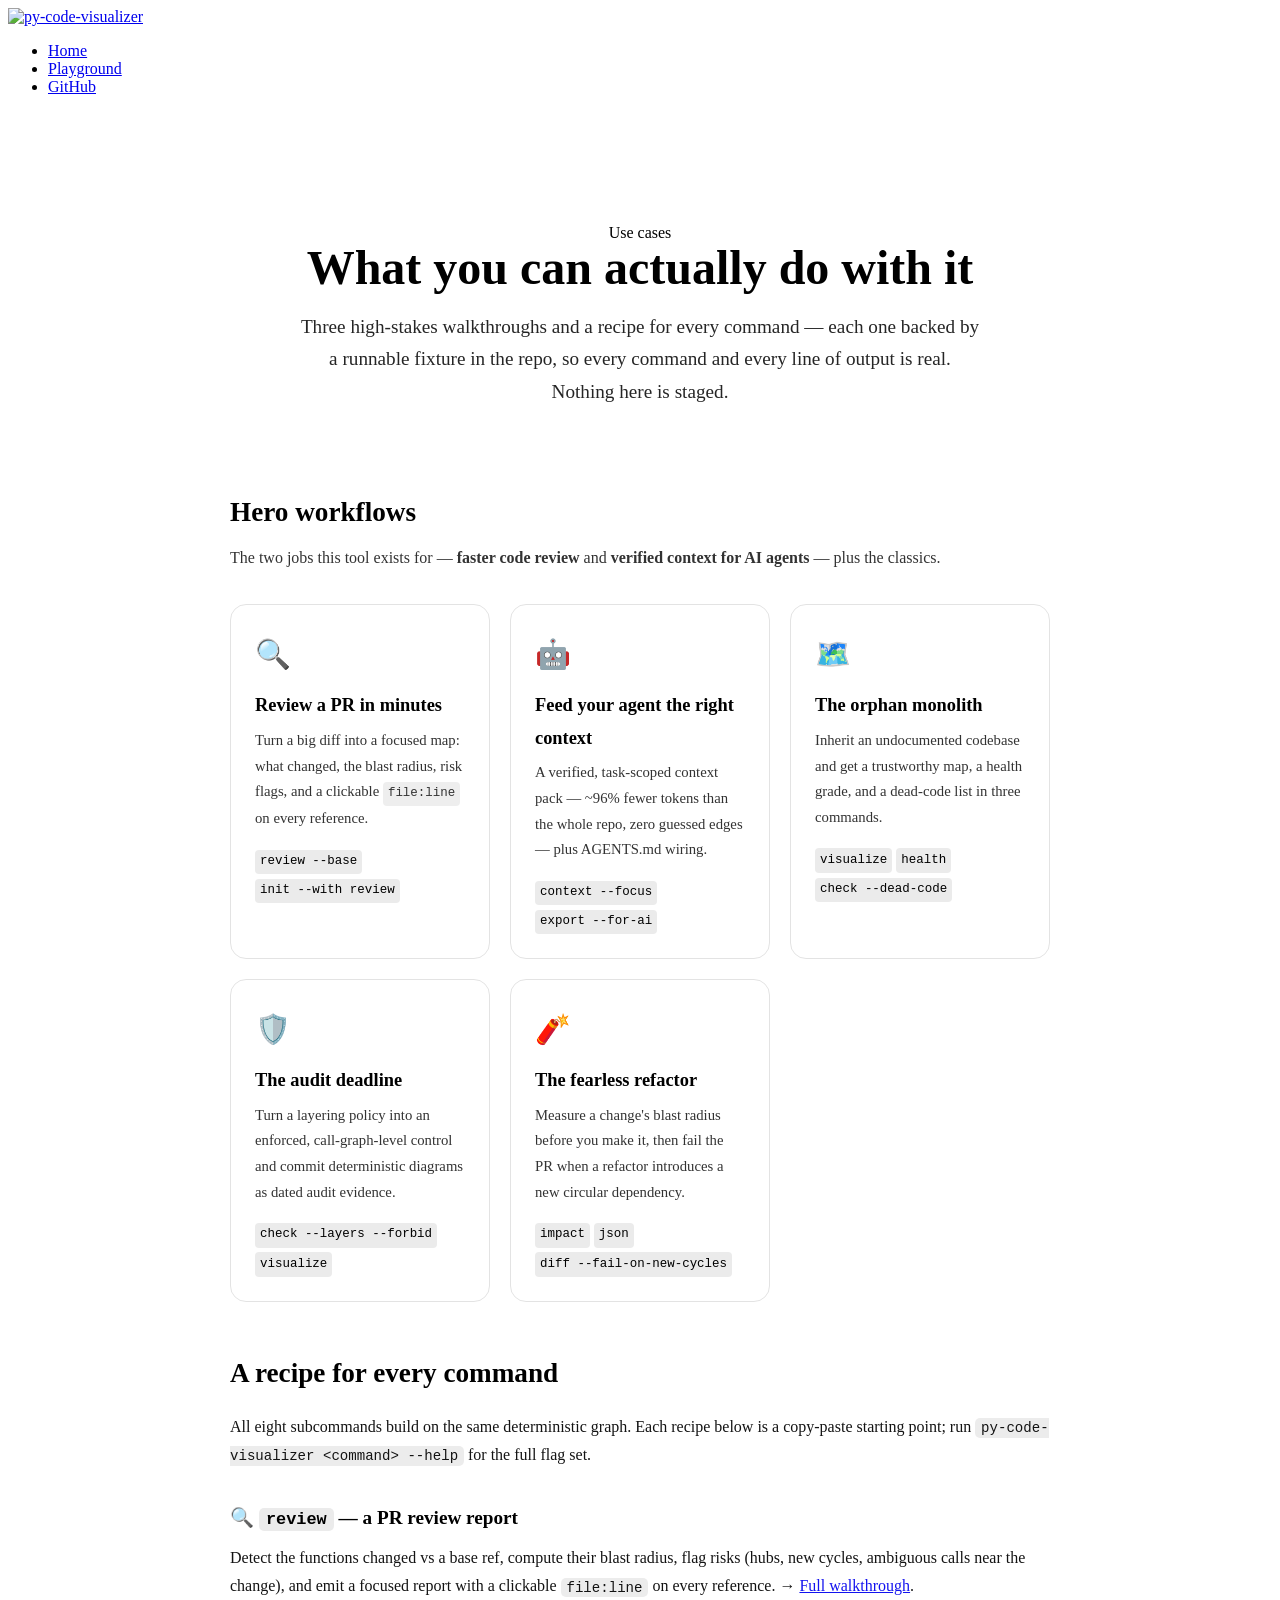
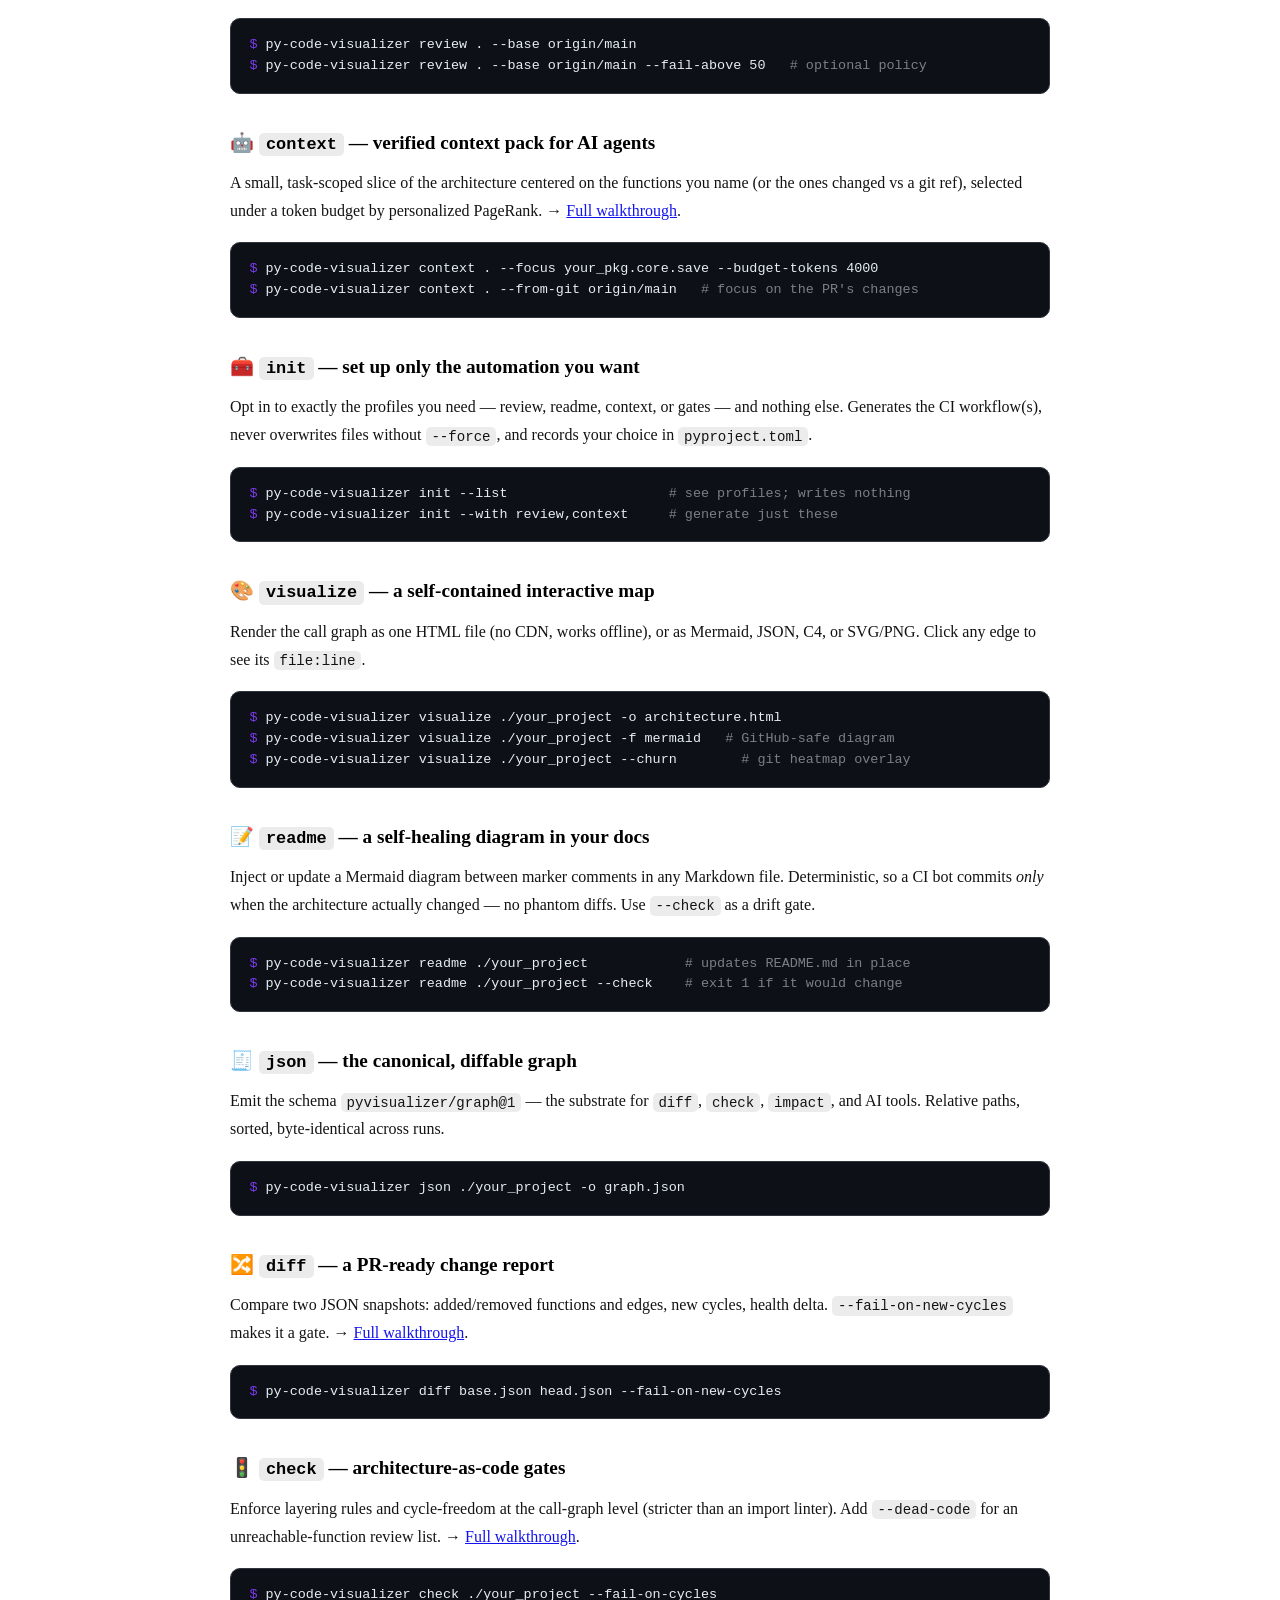
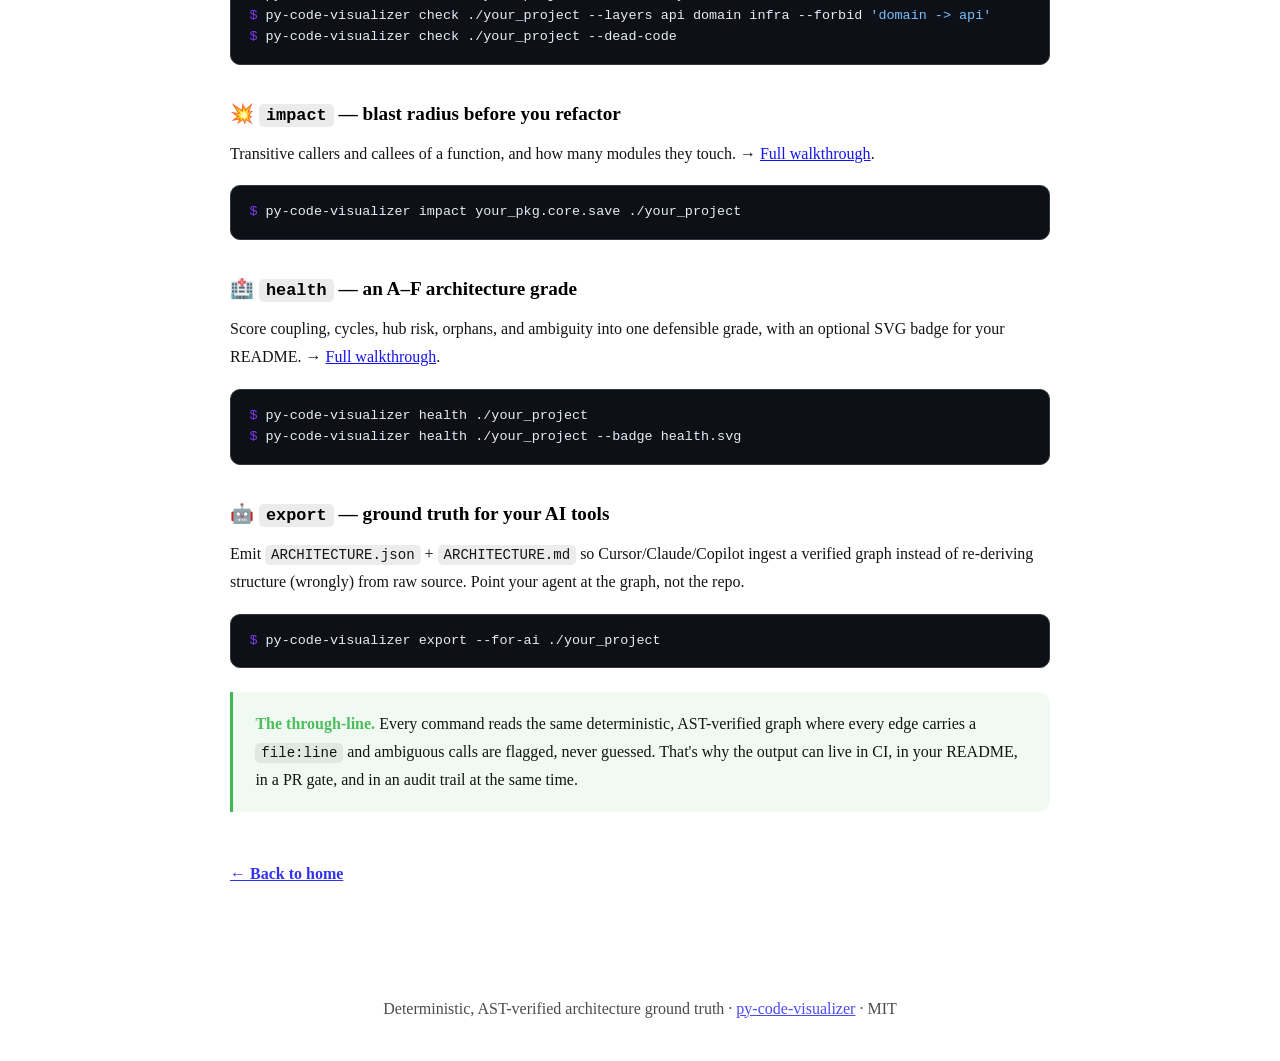
==== docs/use-cases/index.html @ 30868a1e "feat: review + context commands, opt-in init, and the adoption layer (v2.2) Refocus the product on i" ====
<!DOCTYPE html>
<html lang="en" data-theme="dark">
<head>
    <meta charset="UTF-8">
    <meta name="viewport" content="width=device-width, initial-scale=1.0">
    <title>Use cases — py-code-visualizer (real commands, real output)</title>
    <meta name="description"
        content="End-to-end use cases for py-code-visualizer: map an undocumented monolith, produce SOC 2 architecture evidence, gate a risky refactor, plus a recipe for every subcommand — each backed by a runnable fixture.">
    <link rel="canonical" href="https://haider1998.github.io/pyvisualizer/use-cases/">
    <link rel="stylesheet" href="../style.css">
    <link rel="stylesheet" href="_uc.css">
    <script type="application/ld+json">
    {
      "@context": "https://schema.org",
      "@type": "ItemList",
      "name": "py-code-visualizer use cases",
      "description": "End-to-end, fixture-backed workflows for deterministic Python architecture analysis.",
      "itemListElement": [
        { "@type": "ListItem", "position": 1, "name": "Review a large-repo PR in minutes", "url": "https://haider1998.github.io/pyvisualizer/use-cases/review-a-pr.html" },
        { "@type": "ListItem", "position": 2, "name": "Feed your AI agent verified context", "url": "https://haider1998.github.io/pyvisualizer/use-cases/agent-context.html" },
        { "@type": "ListItem", "position": 3, "name": "Map an undocumented Python monolith", "url": "https://haider1998.github.io/pyvisualizer/use-cases/orphan-monolith.html" },
        { "@type": "ListItem", "position": 4, "name": "Architecture evidence for a SOC 2 audit", "url": "https://haider1998.github.io/pyvisualizer/use-cases/soc2-audit.html" },
        { "@type": "ListItem", "position": 5, "name": "Blast radius of a Python refactor", "url": "https://haider1998.github.io/pyvisualizer/use-cases/fearless-refactor.html" }
      ]
    }
    </script>
</head>
<body>
    <nav class="nav" id="nav">
        <div class="nav-container">
            <a href="../index.html" class="nav-logo">
                <img src="../images/PyVizualizer_Logo.png" alt="py-code-visualizer" class="logo-img">
            </a>
            <ul class="nav-menu">
                <li><a href="../index.html" class="nav-link">Home</a></li>
                <li><a href="../playground.html" class="nav-link">Playground</a></li>
                <li><a href="https://github.com/haider1998/PyVisualizer" class="nav-github">GitHub</a></li>
            </ul>
        </div>
    </nav>

    <header class="uc-hero">
        <div class="container">
            <span class="section-badge">Use cases</span>
            <h1>What you can actually do with it</h1>
            <p class="lead">Three high-stakes walkthroughs and a recipe for every command — each one
                backed by a runnable fixture in the repo, so every command and every line of output is
                real. Nothing here is staged.</p>
        </div>
    </header>

    <main class="uc-body container">
        <h2 style="margin-top:1rem">Hero workflows</h2>
        <p style="opacity:.8;margin-top:-.5rem">The two jobs this tool exists for — <strong>faster code
            review</strong> and <strong>verified context for AI agents</strong> — plus the classics.</p>
        <div class="uc-cards">
            <a class="uc-card" href="review-a-pr.html">
                <div class="uc-card-icon">🔍</div>
                <h3>Review a PR in minutes</h3>
                <p>Turn a big diff into a focused map: what changed, the blast radius, risk flags, and a
                    clickable <code>file:line</code> on every reference.</p>
                <div class="uc-card-cmds"><code>review --base</code> <code>init --with review</code></div>
            </a>
            <a class="uc-card" href="agent-context.html">
                <div class="uc-card-icon">🤖</div>
                <h3>Feed your agent the right context</h3>
                <p>A verified, task-scoped context pack — ~96% fewer tokens than the whole repo, zero
                    guessed edges — plus AGENTS.md wiring.</p>
                <div class="uc-card-cmds"><code>context --focus</code> <code>export --for-ai</code></div>
            </a>
            <a class="uc-card" href="orphan-monolith.html">
                <div class="uc-card-icon">🗺️</div>
                <h3>The orphan monolith</h3>
                <p>Inherit an undocumented codebase and get a trustworthy map, a health grade, and a
                    dead-code list in three commands.</p>
                <div class="uc-card-cmds"><code>visualize</code> <code>health</code> <code>check --dead-code</code></div>
            </a>
            <a class="uc-card" href="soc2-audit.html">
                <div class="uc-card-icon">🛡️</div>
                <h3>The audit deadline</h3>
                <p>Turn a layering policy into an enforced, call-graph-level control and commit
                    deterministic diagrams as dated audit evidence.</p>
                <div class="uc-card-cmds"><code>check --layers --forbid</code> <code>visualize</code></div>
            </a>
            <a class="uc-card" href="fearless-refactor.html">
                <div class="uc-card-icon">🧨</div>
                <h3>The fearless refactor</h3>
                <p>Measure a change's blast radius before you make it, then fail the PR when a refactor
                    introduces a new circular dependency.</p>
                <div class="uc-card-cmds"><code>impact</code> <code>json</code> <code>diff --fail-on-new-cycles</code></div>
            </a>
        </div>

        <h2>A recipe for every command</h2>
        <p>All eight subcommands build on the same deterministic graph. Each recipe below is a
            copy-paste starting point; run <code>py-code-visualizer &lt;command&gt; --help</code> for
            the full flag set.</p>

        <h3>🔍 <code>review</code> — a PR review report</h3>
        <p>Detect the functions changed vs a base ref, compute their blast radius, flag risks (hubs,
            new cycles, ambiguous calls near the change), and emit a focused report with a clickable
            <code>file:line</code> on every reference. → <a href="review-a-pr.html">Full walkthrough</a>.</p>
        <div class="uc-cmd"><span class="p">$</span> py-code-visualizer review . --base origin/main
<span class="p">$</span> py-code-visualizer review . --base origin/main --fail-above 50   <span style="opacity:.5"># optional policy</span></div>

        <h3>🤖 <code>context</code> — verified context pack for AI agents</h3>
        <p>A small, task-scoped slice of the architecture centered on the functions you name (or the
            ones changed vs a git ref), selected under a token budget by personalized PageRank. →
            <a href="agent-context.html">Full walkthrough</a>.</p>
        <div class="uc-cmd"><span class="p">$</span> py-code-visualizer context . --focus your_pkg.core.save --budget-tokens 4000
<span class="p">$</span> py-code-visualizer context . --from-git origin/main   <span style="opacity:.5"># focus on the PR's changes</span></div>

        <h3>🧰 <code>init</code> — set up only the automation you want</h3>
        <p>Opt in to exactly the profiles you need — review, readme, context, or gates — and nothing
            else. Generates the CI workflow(s), never overwrites files without <code>--force</code>,
            and records your choice in <code>pyproject.toml</code>.</p>
        <div class="uc-cmd"><span class="p">$</span> py-code-visualizer init --list                    <span style="opacity:.5"># see profiles; writes nothing</span>
<span class="p">$</span> py-code-visualizer init --with review,context     <span style="opacity:.5"># generate just these</span></div>

        <h3>🎨 <code>visualize</code> — a self-contained interactive map</h3>
        <p>Render the call graph as one HTML file (no CDN, works offline), or as Mermaid, JSON, C4, or
            SVG/PNG. Click any edge to see its <code>file:line</code>.</p>
        <div class="uc-cmd"><span class="p">$</span> py-code-visualizer visualize ./your_project -o architecture.html
<span class="p">$</span> py-code-visualizer visualize ./your_project -f mermaid   <span style="opacity:.5"># GitHub-safe diagram</span>
<span class="p">$</span> py-code-visualizer visualize ./your_project --churn        <span style="opacity:.5"># git heatmap overlay</span></div>

        <h3>📝 <code>readme</code> — a self-healing diagram in your docs</h3>
        <p>Inject or update a Mermaid diagram between marker comments in any Markdown file. Deterministic,
            so a CI bot commits <em>only</em> when the architecture actually changed — no phantom diffs.
            Use <code>--check</code> as a drift gate.</p>
        <div class="uc-cmd"><span class="p">$</span> py-code-visualizer readme ./your_project            <span style="opacity:.5"># updates README.md in place</span>
<span class="p">$</span> py-code-visualizer readme ./your_project --check    <span style="opacity:.5"># exit 1 if it would change</span></div>

        <h3>🧾 <code>json</code> — the canonical, diffable graph</h3>
        <p>Emit the schema <code>pyvisualizer/graph@1</code> — the substrate for <code>diff</code>,
            <code>check</code>, <code>impact</code>, and AI tools. Relative paths, sorted, byte-identical
            across runs.</p>
        <div class="uc-cmd"><span class="p">$</span> py-code-visualizer json ./your_project -o graph.json</div>

        <h3>🔀 <code>diff</code> — a PR-ready change report</h3>
        <p>Compare two JSON snapshots: added/removed functions and edges, new cycles, health delta.
            <code>--fail-on-new-cycles</code> makes it a gate. → <a href="fearless-refactor.html">Full
            walkthrough</a>.</p>
        <div class="uc-cmd"><span class="p">$</span> py-code-visualizer diff base.json head.json --fail-on-new-cycles</div>

        <h3>🚦 <code>check</code> — architecture-as-code gates</h3>
        <p>Enforce layering rules and cycle-freedom at the call-graph level (stricter than an import
            linter). Add <code>--dead-code</code> for an unreachable-function review list. →
            <a href="soc2-audit.html">Full walkthrough</a>.</p>
        <div class="uc-cmd"><span class="p">$</span> py-code-visualizer check ./your_project --fail-on-cycles
<span class="p">$</span> py-code-visualizer check ./your_project --layers api domain infra --forbid <span style="color:#79c0ff">'domain -> api'</span>
<span class="p">$</span> py-code-visualizer check ./your_project --dead-code</div>

        <h3>💥 <code>impact</code> — blast radius before you refactor</h3>
        <p>Transitive callers and callees of a function, and how many modules they touch. →
            <a href="fearless-refactor.html">Full walkthrough</a>.</p>
        <div class="uc-cmd"><span class="p">$</span> py-code-visualizer impact your_pkg.core.save ./your_project</div>

        <h3>🏥 <code>health</code> — an A–F architecture grade</h3>
        <p>Score coupling, cycles, hub risk, orphans, and ambiguity into one defensible grade, with an
            optional SVG badge for your README. → <a href="orphan-monolith.html">Full walkthrough</a>.</p>
        <div class="uc-cmd"><span class="p">$</span> py-code-visualizer health ./your_project
<span class="p">$</span> py-code-visualizer health ./your_project --badge health.svg</div>

        <h3>🤖 <code>export</code> — ground truth for your AI tools</h3>
        <p>Emit <code>ARCHITECTURE.json</code> + <code>ARCHITECTURE.md</code> so Cursor/Claude/Copilot
            ingest a verified graph instead of re-deriving structure (wrongly) from raw source. Point
            your agent at the graph, not the repo.</p>
        <div class="uc-cmd"><span class="p">$</span> py-code-visualizer export --for-ai ./your_project</div>

        <div class="uc-benefit">
            <p style="margin:0"><strong>The through-line.</strong> Every command reads the same
                deterministic, AST-verified graph where every edge carries a <code>file:line</code> and
                ambiguous calls are flagged, never guessed. That's why the output can live in CI, in your
                README, in a PR gate, and in an audit trail at the same time.</p>
        </div>

        <a href="../index.html" class="uc-nav-back">← Back to home</a>
    </main>

    <footer class="footer">
        <div class="container">
            <p style="text-align:center;opacity:.7;padding:2rem 0">
                Deterministic, AST-verified architecture ground truth ·
                <a href="https://github.com/haider1998/PyVisualizer">py-code-visualizer</a> · MIT
            </p>
        </div>
    </footer>
    <script src="../script.js"></script>
</body>
</html>
---- docs/use-cases/_uc.css ----
/* Shared styling for the use-case walkthrough pages.
   Layered on top of ../style.css (which provides tokens, nav, footer, buttons). */

.uc-hero {
    padding: 7rem 0 3rem;
    text-align: center;
}
.uc-hero .section-badge { margin-bottom: 1rem; }
.uc-hero h1 {
    font-size: clamp(2rem, 5vw, 3rem);
    line-height: 1.1;
    margin: 0 0 1rem;
}
.uc-hero p.lead {
    max-width: 680px;
    margin: 0 auto;
    font-size: 1.2rem;
    line-height: 1.7;
    opacity: .85;
}
.uc-meta {
    display: flex;
    flex-wrap: wrap;
    gap: .6rem;
    justify-content: center;
    margin: 1.75rem 0 0;
}
.uc-tag {
    font-family: 'JetBrains Mono', monospace;
    font-size: .8rem;
    padding: .35rem .7rem;
    border-radius: 999px;
    border: 1px solid rgba(128,128,128,.28);
    background: rgba(124,58,237,.06);
}
.uc-body {
    max-width: 820px;
    margin: 0 auto;
    padding: 1rem 0 4rem;
    line-height: 1.75;
}
.uc-body h2 {
    font-size: 1.7rem;
    margin: 3rem 0 1rem;
    scroll-margin-top: 90px;
}
.uc-body h3 { font-size: 1.2rem; margin: 2rem 0 .6rem; }
.uc-body p { margin: 0 0 1.1rem; opacity: .92; }
.uc-body ul, .uc-body ol { margin: 0 0 1.2rem 1.3rem; line-height: 1.9; }
.uc-body code {
    font-family: 'JetBrains Mono', monospace;
    font-size: .88em;
    padding: .12em .42em;
    border-radius: 5px;
    background: rgba(128,128,128,.16);
}

.uc-step {
    border: 1px solid rgba(128,128,128,.2);
    border-radius: 14px;
    padding: 1.4rem 1.6rem;
    margin: 1.5rem 0;
    background: rgba(128,128,128,.04);
}
.uc-step .step-num {
    display: inline-flex;
    align-items: center;
    justify-content: center;
    width: 1.9rem; height: 1.9rem;
    border-radius: 50%;
    background: var(--primary, #7c3aed);
    color: #fff; font-weight: 700; font-size: .95rem;
    margin-right: .6rem;
}
.uc-step h3 { display: inline; margin: 0; font-size: 1.15rem; }

.uc-cmd, .uc-out {
    font-family: 'JetBrains Mono', monospace;
    font-size: .84rem;
    line-height: 1.55;
    border-radius: 10px;
    padding: 1rem 1.15rem;
    overflow-x: auto;
    margin: 1rem 0;
    white-space: pre;
}
.uc-cmd {
    background: #0d1117;
    color: #e6edf3;
    border: 1px solid #30363d;
}
.uc-cmd .p { color: #7c3aed; }
.uc-out {
    background: rgba(128,128,128,.08);
    border: 1px solid rgba(128,128,128,.22);
    color: inherit;
}
.uc-out .ok { color: #3fb950; font-weight: 600; }
.uc-out .bad { color: #f85149; font-weight: 600; }
.uc-out .warn { color: #d29922; font-weight: 600; }
.uc-label {
    font-size: .72rem;
    text-transform: uppercase;
    letter-spacing: .08em;
    opacity: .6;
    margin: 1.3rem 0 -.3rem;
    font-weight: 700;
}
.uc-benefit {
    border-left: 3px solid #3fb950;
    background: rgba(63,185,80,.07);
    padding: 1.1rem 1.4rem;
    border-radius: 0 12px 12px 0;
    margin: 1.5rem 0;
}
.uc-benefit strong { color: #3fb950; }
.uc-note {
    font-size: .85rem;
    opacity: .7;
    border-top: 1px dashed rgba(128,128,128,.3);
    padding-top: 1rem;
    margin-top: 2.5rem;
}
.uc-nav-back {
    display: inline-block;
    margin: 1.5rem 0 0;
    font-weight: 600;
    opacity: .8;
}
.uc-cards {
    display: grid;
    grid-template-columns: repeat(auto-fit, minmax(260px, 1fr));
    gap: 1.25rem;
    margin: 2rem 0;
}
.uc-card {
    border: 1px solid rgba(128,128,128,.22);
    border-radius: 16px;
    padding: 1.5rem;
    text-decoration: none;
    color: inherit;
    display: block;
    transition: transform .15s ease, border-color .15s ease;
}
.uc-card:hover { transform: translateY(-3px); border-color: var(--primary, #7c3aed); }
.uc-card .uc-card-icon { font-size: 1.8rem; }
.uc-card h3 { margin: .6rem 0 .4rem; font-size: 1.15rem; }
.uc-card p { font-size: .92rem; opacity: .8; margin: 0; }
.uc-card .uc-card-cmds { margin-top: .8rem; }
.uc-card code {
    display: inline-block;
    font-family: 'JetBrains Mono', monospace;
    font-size: .78rem;
    padding: .1em .4em;
    border-radius: 4px;
    background: rgba(128,128,128,.16);
}
.uc-proof-grid {
    display: grid;
    grid-template-columns: repeat(auto-fit, minmax(160px, 1fr));
    gap: 1rem;
    margin: 1.5rem 0;
}
.uc-proof {
    border: 1px solid rgba(128,128,128,.22);
    border-radius: 14px;
    padding: 1.2rem 1rem;
    text-align: center;
}
.uc-proof .num {
    font-size: 1.8rem;
    font-weight: 800;
    font-family: 'JetBrains Mono', monospace;
    color: var(--primary, #7c3aed);
}
.uc-proof .lbl { font-size: .8rem; opacity: .75; margin-top: .3rem; }
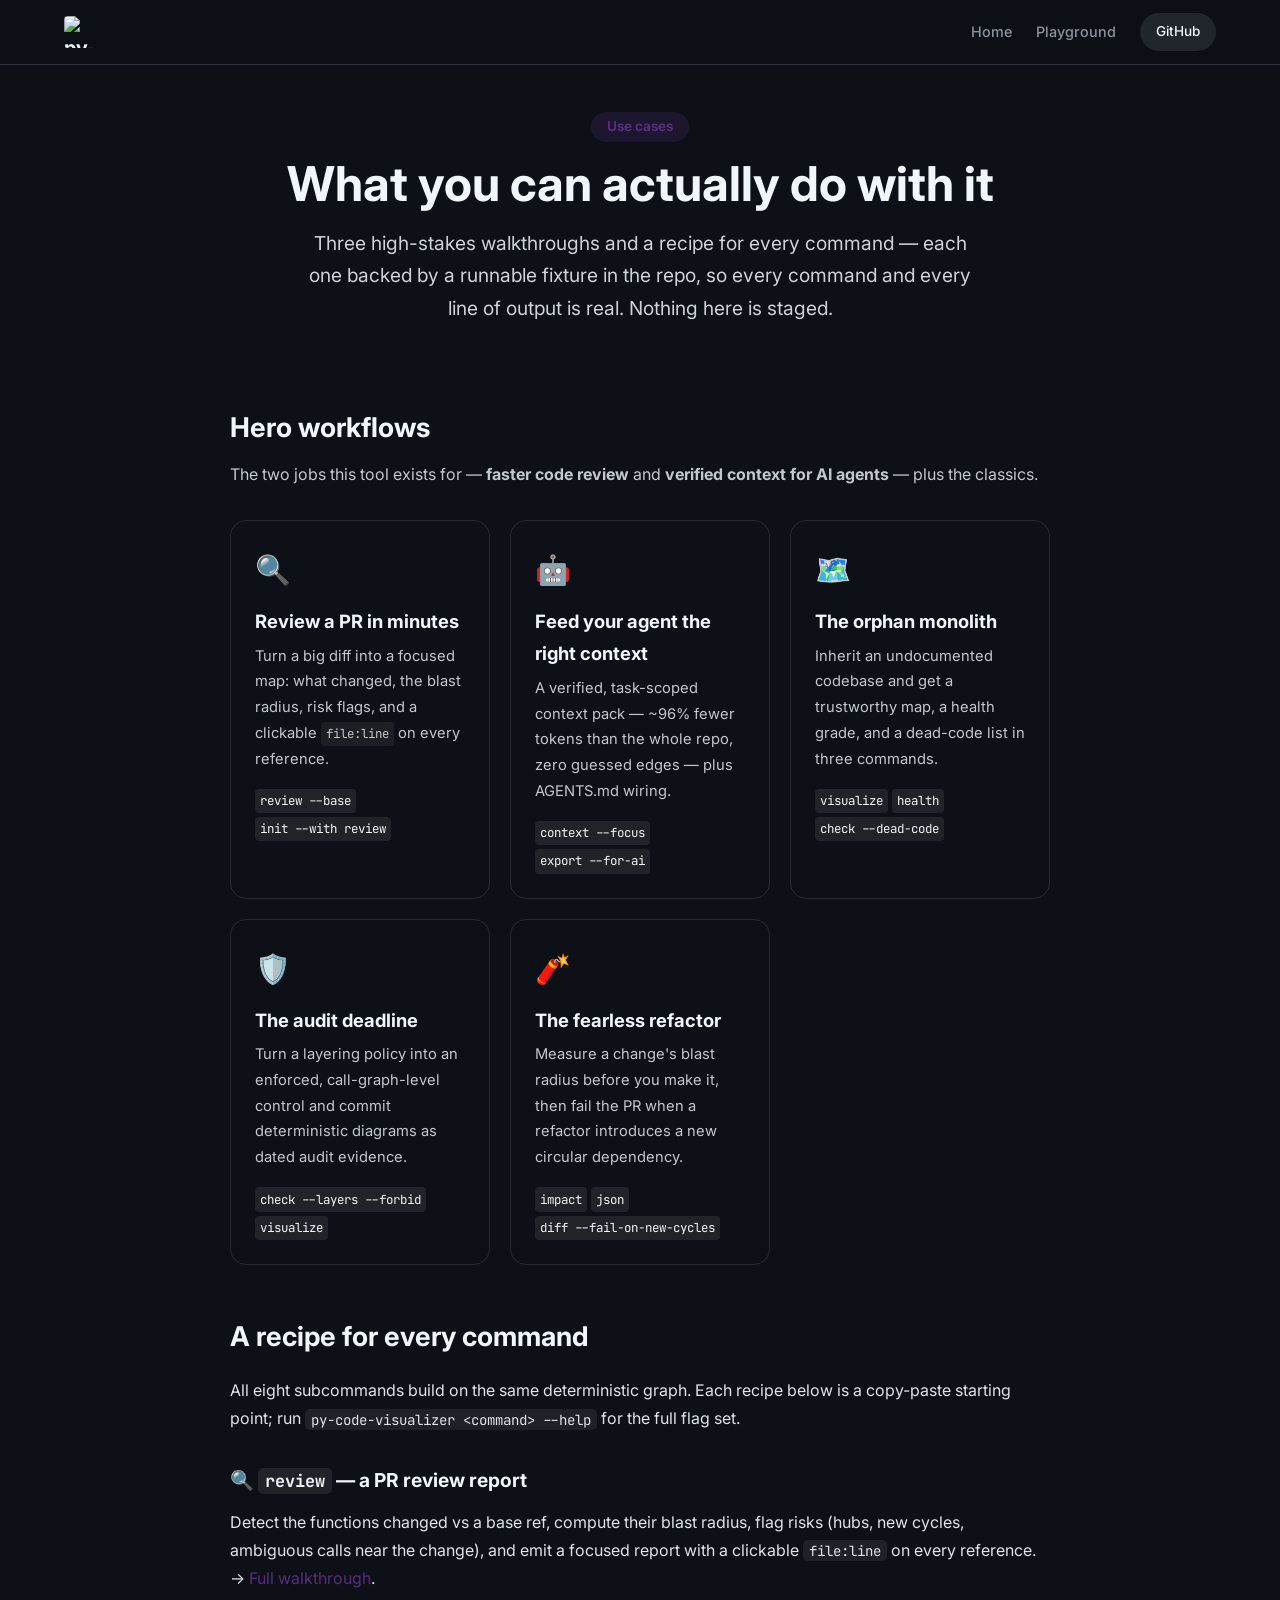
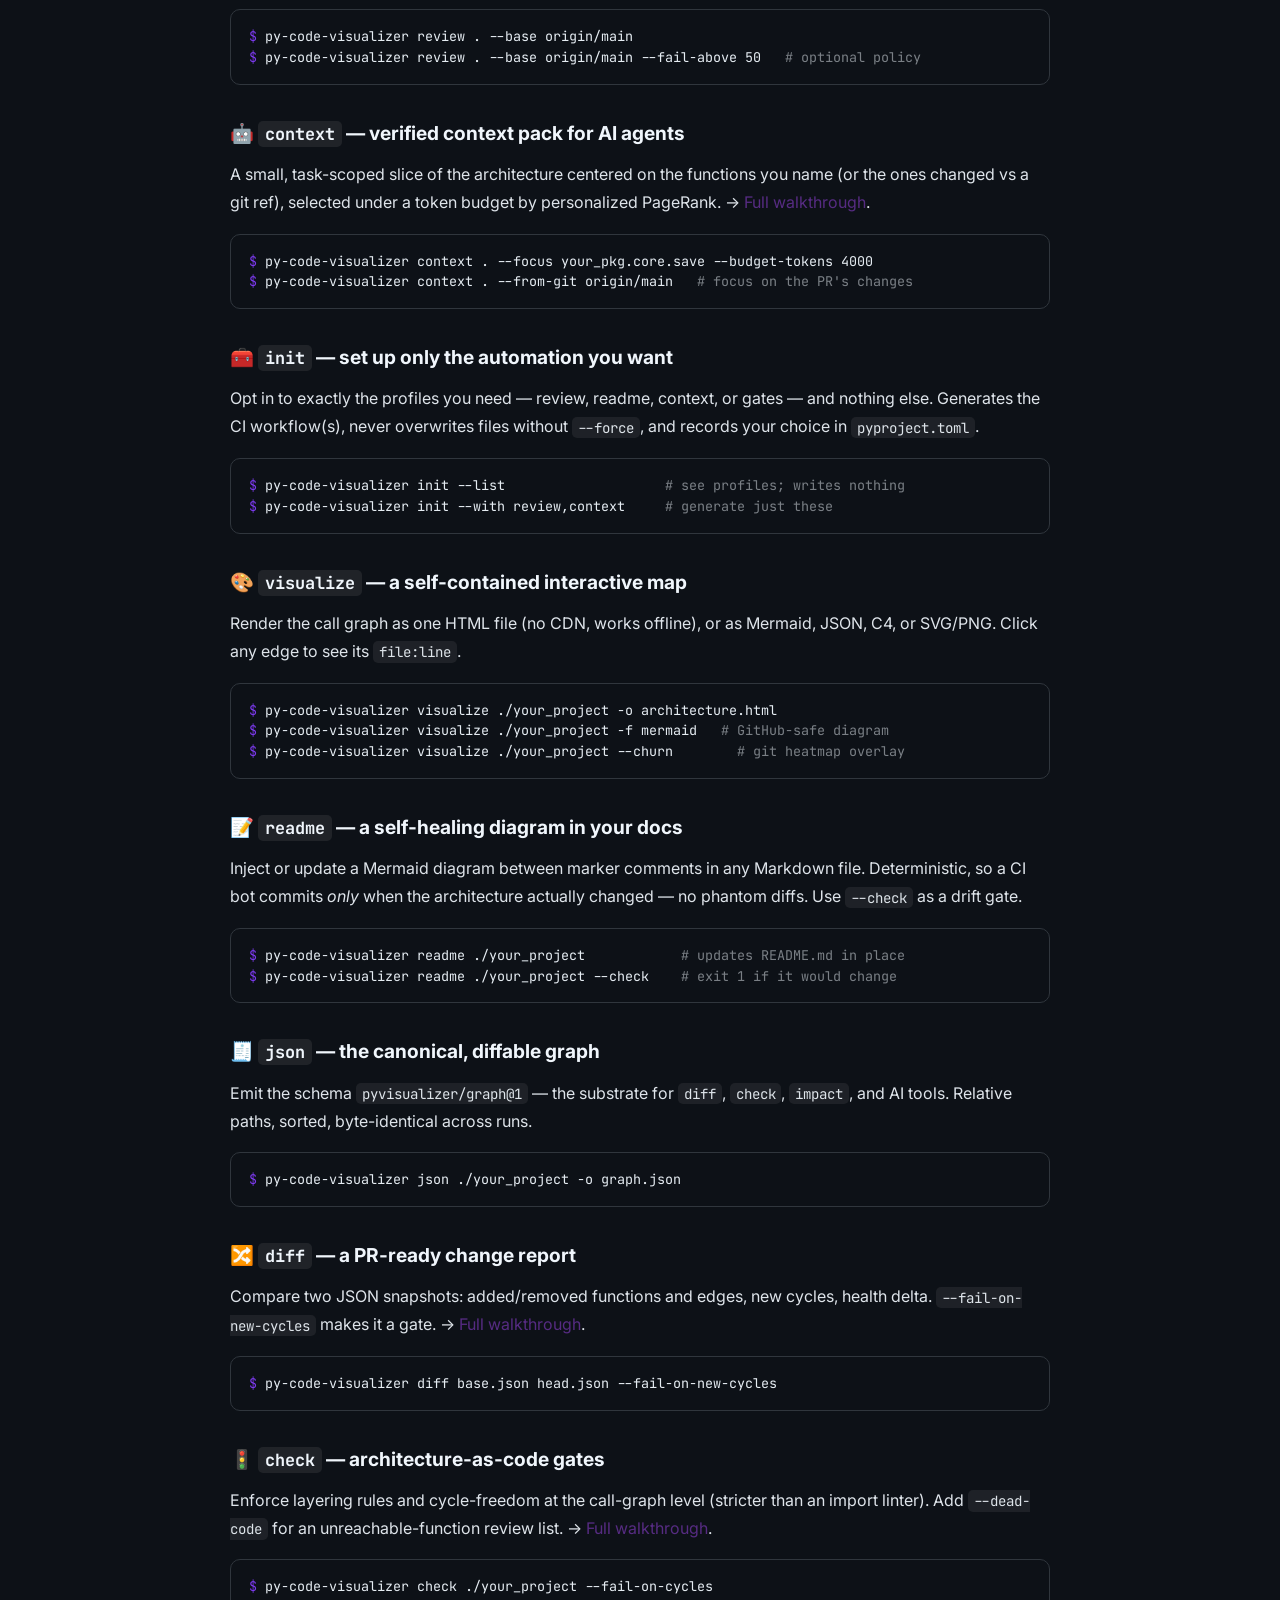
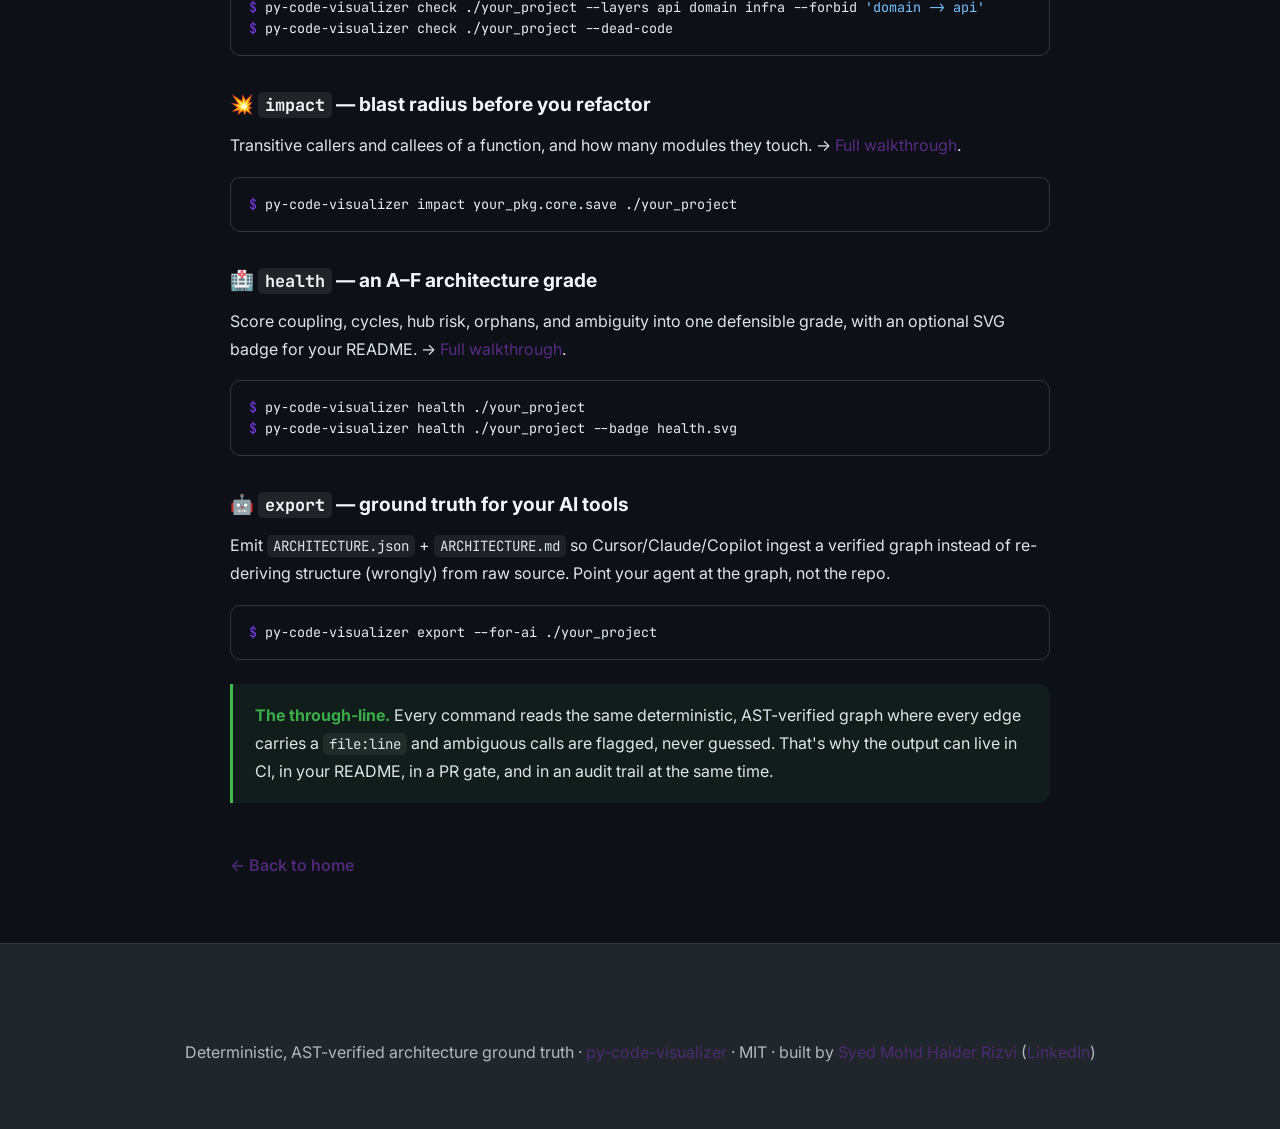
==== commit c66ca137: "docs: fix subpage fonts, add measurement highlights, author profile, and SEO - Add Google Fonts (Int" ====
--- a/docs/use-cases/index.html
+++ b/docs/use-cases/index.html
@@ -7,6 +7,11 @@
     <meta name="description"
         content="End-to-end use cases for py-code-visualizer: map an undocumented monolith, produce SOC 2 architecture evidence, gate a risky refactor, plus a recipe for every subcommand — each backed by a runnable fixture.">
     <link rel="canonical" href="https://haider1998.github.io/pyvisualizer/use-cases/">
+    <link rel="icon" type="image/png" href="../images/PyVizualizer_Logo.png">
+    <!-- Google Fonts -->
+    <link rel="preconnect" href="https://fonts.googleapis.com">
+    <link rel="preconnect" href="https://fonts.gstatic.com" crossorigin>
+    <link href="https://fonts.googleapis.com/css2?family=Inter:wght@400;500;600;700;800&family=JetBrains+Mono:wght@400;500&display=swap" rel="stylesheet">
     <link rel="stylesheet" href="../style.css">
     <link rel="stylesheet" href="_uc.css">
     <script type="application/ld+json">
@@ -182,7 +187,9 @@
         <div class="container">
             <p style="text-align:center;opacity:.7;padding:2rem 0">
                 Deterministic, AST-verified architecture ground truth ·
-                <a href="https://github.com/haider1998/PyVisualizer">py-code-visualizer</a> · MIT
+                <a href="https://github.com/haider1998/PyVisualizer">py-code-visualizer</a> · MIT ·
+                built by <a href="https://haider1998.github.io/" target="_blank" rel="noopener">Syed Mohd Haider Rizvi</a>
+                (<a href="https://www.linkedin.com/in/s-m-h-rizvi-0a40441ab/" target="_blank" rel="noopener">LinkedIn</a>)
             </p>
         </div>
     </footer>
--- a/docs/style.css
+++ b/docs/style.css
@@ -0,0 +1,1619 @@
+/* ============================================
+   PyVisualizer Website - Premium CSS Design
+   ============================================ */
+
+/* CSS Custom Properties */
+:root {
+    /* Colors */
+    --primary: #5D2E8C;
+    --primary-light: #7B4BA9;
+    --primary-dark: #3D1D5C;
+    --secondary: #2962FF;
+    --secondary-light: #5C8AFF;
+    --accent: #00C853;
+    --accent-light: #4CDE80;
+    --warning: #FF6D00;
+    --danger: #E53935;
+
+    /* Neutrals */
+    --gray-50: #F8F9FA;
+    --gray-100: #F1F3F5;
+    --gray-200: #E9ECEF;
+    --gray-300: #DEE2E6;
+    --gray-400: #CED4DA;
+    --gray-500: #ADB5BD;
+    --gray-600: #6C757D;
+    --gray-700: #495057;
+    --gray-800: #343A40;
+    --gray-900: #212529;
+
+    /* Theme colors */
+    --bg-primary: #FFFFFF;
+    --bg-secondary: #F8F9FA;
+    --bg-tertiary: #F1F3F5;
+    --bg-card: #FFFFFF;
+    --text-primary: #212529;
+    --text-secondary: #6C757D;
+    --text-muted: #ADB5BD;
+    --border-color: #E9ECEF;
+    --shadow-color: rgba(0, 0, 0, 0.08);
+    --shadow-color-strong: rgba(0, 0, 0, 0.15);
+
+    /* Aurora colors */
+    --aurora-1: rgba(93, 46, 140, 0.3);
+    --aurora-2: rgba(41, 98, 255, 0.25);
+    --aurora-3: rgba(0, 200, 83, 0.2);
+
+    /* Gradients */
+    --gradient-primary: linear-gradient(135deg, var(--primary), var(--secondary));
+    --gradient-hero: linear-gradient(135deg, #5D2E8C 0%, #2962FF 50%, #00C853 100%);
+
+    /* Typography */
+    --font-sans: 'Inter', -apple-system, BlinkMacSystemFont, 'Segoe UI', Roboto, sans-serif;
+    --font-mono: 'JetBrains Mono', 'Fira Code', 'Consolas', monospace;
+
+    /* Spacing */
+    --space-xs: 0.25rem;
+    --space-sm: 0.5rem;
+    --space-md: 1rem;
+    --space-lg: 1.5rem;
+    --space-xl: 2rem;
+    --space-2xl: 3rem;
+    --space-3xl: 4rem;
+    --space-4xl: 6rem;
+
+    /* Border radius */
+    --radius-sm: 4px;
+    --radius-md: 8px;
+    --radius-lg: 12px;
+    --radius-xl: 16px;
+    --radius-2xl: 24px;
+    --radius-full: 9999px;
+
+    /* Transitions */
+    --transition-fast: 150ms ease;
+    --transition-base: 250ms ease;
+    --transition-slow: 400ms ease;
+
+    /* Z-index */
+    --z-dropdown: 100;
+    --z-sticky: 200;
+    --z-modal: 300;
+    --z-tooltip: 400;
+}
+
+/* Dark mode */
+[data-theme="dark"] {
+    --bg-primary: #0D1117;
+    --bg-secondary: #161B22;
+    --bg-tertiary: #21262D;
+    --bg-card: #161B22;
+    --text-primary: #F0F6FC;
+    --text-secondary: #8B949E;
+    --text-muted: #6E7681;
+    --border-color: #30363D;
+    --shadow-color: rgba(0, 0, 0, 0.3);
+    --shadow-color-strong: rgba(0, 0, 0, 0.5);
+
+    --aurora-1: rgba(93, 46, 140, 0.4);
+    --aurora-2: rgba(41, 98, 255, 0.35);
+    --aurora-3: rgba(0, 200, 83, 0.3);
+}
+
+/* ============================================
+   Reset & Base Styles
+   ============================================ */
+*,
+*::before,
+*::after {
+    box-sizing: border-box;
+    margin: 0;
+    padding: 0;
+}
+
+html {
+    scroll-behavior: smooth;
+    font-size: 16px;
+    overflow-x: clip;
+}
+
+body {
+    font-family: var(--font-sans);
+    font-size: 1rem;
+    line-height: 1.6;
+    color: var(--text-primary);
+    background-color: var(--bg-primary);
+    -webkit-font-smoothing: antialiased;
+    -moz-osx-font-smoothing: grayscale;
+    transition: background-color var(--transition-base), color var(--transition-base);
+    /* The page must never scroll horizontally. `clip` prevents it without the
+       scroll-container side-effects `hidden` has on the sticky nav. Wide content
+       (tables, code) scrolls inside its own overflow-x container instead. */
+    overflow-x: clip;
+}
+
+img,
+svg {
+    max-width: 100%;
+    height: auto;
+    display: block;
+}
+
+a {
+    color: var(--primary);
+    text-decoration: none;
+    transition: color var(--transition-fast);
+}
+
+a:hover {
+    color: var(--primary-light);
+}
+
+button {
+    font-family: inherit;
+    cursor: pointer;
+    border: none;
+    background: none;
+}
+
+ul {
+    list-style: none;
+}
+
+code {
+    font-family: var(--font-mono);
+}
+
+/* Container */
+.container {
+    width: 100%;
+    max-width: 1200px;
+    margin: 0 auto;
+    padding: 0 var(--space-lg);
+}
+
+/* ============================================
+   Navigation
+   ============================================ */
+.nav {
+    position: fixed;
+    top: 0;
+    left: 0;
+    right: 0;
+    z-index: var(--z-sticky);
+    background: rgba(255, 255, 255, 0.8);
+    backdrop-filter: blur(12px);
+    -webkit-backdrop-filter: blur(12px);
+    border-bottom: 1px solid var(--border-color);
+    transition: background var(--transition-base);
+}
+
+[data-theme="dark"] .nav {
+    background: rgba(13, 17, 23, 0.8);
+}
+
+.nav-container {
+    max-width: 1200px;
+    margin: 0 auto;
+    padding: 0 var(--space-lg);
+    display: flex;
+    align-items: center;
+    justify-content: space-between;
+    height: 64px;
+}
+
+.nav-logo {
+    display: flex;
+    align-items: center;
+    gap: var(--space-sm);
+    font-weight: 700;
+    font-size: 1.25rem;
+    color: var(--text-primary);
+}
+
+.logo-img {
+    width: 32px;
+    height: 32px;
+    border-radius: var(--radius-sm);
+}
+
+.nav-menu {
+    display: flex;
+    align-items: center;
+    gap: var(--space-lg);
+}
+
+.nav-menu a:not(.nav-github) {
+    color: var(--text-secondary);
+    font-weight: 500;
+    font-size: 0.9rem;
+    transition: color var(--transition-fast);
+}
+
+.nav-menu a:not(.nav-github):hover {
+    color: var(--text-primary);
+}
+
+.nav-github {
+    display: flex;
+    align-items: center;
+    gap: var(--space-xs);
+    padding: var(--space-sm) var(--space-md);
+    background: var(--bg-tertiary);
+    border-radius: var(--radius-full);
+    color: var(--text-primary);
+    font-weight: 500;
+    font-size: 0.85rem;
+    transition: background var(--transition-fast);
+}
+
+.nav-github:hover {
+    background: var(--border-color);
+    color: var(--text-primary);
+}
+
+.theme-toggle {
+    display: flex;
+    align-items: center;
+    justify-content: center;
+    width: 40px;
+    height: 40px;
+    border-radius: var(--radius-md);
+    color: var(--text-secondary);
+    transition: background var(--transition-fast), color var(--transition-fast);
+}
+
+.theme-toggle:hover {
+    background: var(--bg-tertiary);
+    color: var(--text-primary);
+}
+
+.sun-icon {
+    display: none;
+}
+
+.moon-icon {
+    display: block;
+}
+
+[data-theme="dark"] .sun-icon {
+    display: block;
+}
+
+[data-theme="dark"] .moon-icon {
+    display: none;
+}
+
+/* Mobile navigation toggle */
+.nav-toggle {
+    display: none;
+    flex-direction: column;
+    gap: 5px;
+    padding: var(--space-sm);
+}
+
+.nav-toggle span {
+    width: 24px;
+    height: 2px;
+    background: var(--text-primary);
+    border-radius: 2px;
+    transition: transform var(--transition-base), opacity var(--transition-base);
+}
+
+@media (max-width: 768px) {
+    .nav-toggle {
+        display: flex;
+    }
+
+    .nav-menu {
+        position: fixed;
+        top: 64px;
+        left: 0;
+        right: 0;
+        bottom: 0;
+        height: calc(100vh - 64px);
+        display: flex !important;
+        background: #f8f9fa;
+        /* Solid light mode background */
+        flex-direction: column;
+        padding: var(--space-xl);
+        gap: var(--space-xl);
+        transform: translateX(100%);
+        transition: transform var(--transition-base);
+        z-index: 999;
+        border-left: 1px solid var(--border-color);
+        box-shadow: -10px 0 30px rgba(0, 0, 0, 0.1);
+        overflow-y: auto;
+    }
+
+    [data-theme="dark"] .nav-menu {
+        background: #0f0f10;
+        /* Solid dark mode background */
+        box-shadow: -10px 0 30px rgba(0, 0, 0, 0.3);
+    }
+
+    .nav-menu.open {
+        transform: translateX(0);
+    }
+
+    .nav-toggle.open span:nth-child(1) {
+        transform: rotate(45deg) translate(5px, 5px);
+    }
+
+    .nav-toggle.open span:nth-child(2) {
+        opacity: 0;
+    }
+
+    .nav-toggle.open span:nth-child(3) {
+        transform: rotate(-45deg) translate(5px, -5px);
+    }
+}
+
+/* ============================================
+   Hero Section
+   ============================================ */
+.hero {
+    position: relative;
+    min-height: 100vh;
+    display: flex;
+    flex-direction: column;
+    justify-content: center;
+    padding: calc(64px + var(--space-3xl)) 0 var(--space-3xl);
+    overflow: hidden;
+}
+
+.hero-bg {
+    position: absolute;
+    inset: 0;
+    overflow: hidden;
+    pointer-events: none;
+}
+
+.aurora {
+    position: absolute;
+    border-radius: 50%;
+    filter: blur(80px);
+    opacity: 0.6;
+    animation: aurora-float 20s ease-in-out infinite;
+}
+
+.aurora-1 {
+    width: 600px;
+    height: 600px;
+    background: var(--aurora-1);
+    top: -10%;
+    left: -10%;
+    animation-delay: 0s;
+}
+
+.aurora-2 {
+    width: 500px;
+    height: 500px;
+    background: var(--aurora-2);
+    top: 30%;
+    right: -5%;
+    animation-delay: -5s;
+    animation-duration: 25s;
+}
+
+.aurora-3 {
+    width: 400px;
+    height: 400px;
+    background: var(--aurora-3);
+    bottom: 10%;
+    left: 30%;
+    animation-delay: -10s;
+    animation-duration: 30s;
+}
+
+@keyframes aurora-float {
+
+    0%,
+    100% {
+        transform: translate(0, 0) scale(1);
+    }
+
+    25% {
+        transform: translate(5%, 5%) scale(1.05);
+    }
+
+    50% {
+        transform: translate(-3%, 8%) scale(0.95);
+    }
+
+    75% {
+        transform: translate(8%, -5%) scale(1.02);
+    }
+}
+
+.hero-content {
+    position: relative;
+    text-align: center;
+    max-width: 900px;
+    margin: 0 auto;
+}
+
+.hero-badge {
+    display: inline-flex;
+    align-items: center;
+    gap: var(--space-sm);
+    padding: var(--space-xs) var(--space-md);
+    background: var(--bg-tertiary);
+    border: 1px solid var(--border-color);
+    border-radius: var(--radius-full);
+    font-size: 0.85rem;
+    font-weight: 500;
+    color: var(--text-secondary);
+    margin-bottom: var(--space-xl);
+    animation: fadeInUp 0.6s ease-out;
+}
+
+.badge-icon {
+    font-size: 1rem;
+}
+
+.hero-title {
+    font-size: clamp(2.5rem, 6vw, 4rem);
+    font-weight: 800;
+    line-height: 1.1;
+    letter-spacing: -0.02em;
+    margin-bottom: var(--space-lg);
+    animation: fadeInUp 0.6s ease-out 0.1s both;
+}
+
+.gradient-text {
+    background: var(--gradient-hero);
+    -webkit-background-clip: text;
+    -webkit-text-fill-color: transparent;
+    background-clip: text;
+}
+
+.hero-subtitle {
+    font-size: 1.25rem;
+    color: var(--text-secondary);
+    max-width: 700px;
+    margin: 0 auto var(--space-2xl);
+    line-height: 1.7;
+    animation: fadeInUp 0.6s ease-out 0.2s both;
+}
+
+.hero-cta {
+    animation: fadeInUp 0.6s ease-out 0.3s both;
+}
+
+.install-box {
+    display: inline-flex;
+    align-items: center;
+    gap: var(--space-sm);
+    padding: var(--space-md) var(--space-lg);
+    background: var(--bg-tertiary);
+    border: 1px solid var(--border-color);
+    border-radius: var(--radius-lg);
+    margin-bottom: var(--space-lg);
+}
+
+.install-box code {
+    font-size: 1rem;
+    color: var(--text-primary);
+}
+
+.install-box.large {
+    padding: var(--space-lg) var(--space-xl);
+}
+
+.install-box.large code {
+    font-size: 1.1rem;
+}
+
+.copy-btn {
+    display: flex;
+    align-items: center;
+    justify-content: center;
+    width: 36px;
+    height: 36px;
+    border-radius: var(--radius-md);
+    color: var(--text-secondary);
+    transition: background var(--transition-fast), color var(--transition-fast);
+}
+
+.copy-btn:hover {
+    background: var(--border-color);
+    color: var(--text-primary);
+}
+
+.copy-btn .check-icon {
+    display: none;
+    color: var(--accent);
+}
+
+.copy-btn.copied svg:first-child {
+    display: none;
+}
+
+.copy-btn.copied .check-icon {
+    display: block;
+}
+
+.hero-buttons {
+    display: flex;
+    gap: var(--space-md);
+    justify-content: center;
+    flex-wrap: wrap;
+}
+
+.btn {
+    display: inline-flex;
+    align-items: center;
+    gap: var(--space-sm);
+    padding: var(--space-md) var(--space-xl);
+    font-weight: 600;
+    font-size: 0.95rem;
+    border-radius: var(--radius-lg);
+    transition: all var(--transition-fast);
+}
+
+.btn-primary {
+    background: var(--gradient-primary);
+    color: white;
+    box-shadow: 0 4px 14px rgba(93, 46, 140, 0.3);
+}
+
+.btn-primary:hover {
+    transform: translateY(-2px);
+    box-shadow: 0 6px 20px rgba(93, 46, 140, 0.4);
+    color: white;
+}
+
+.btn-secondary {
+    background: var(--bg-tertiary);
+    color: var(--text-primary);
+    border: 1px solid var(--border-color);
+}
+
+.btn-secondary:hover {
+    background: var(--border-color);
+    color: var(--text-primary);
+}
+
+.btn-outline {
+    background: transparent;
+    color: var(--text-primary);
+    border: 1px solid var(--border-color);
+}
+
+.btn-outline:hover {
+    background: var(--bg-tertiary);
+    color: var(--text-primary);
+}
+
+.hero-stats {
+    display: flex;
+    justify-content: center;
+    align-items: center;
+    gap: var(--space-xl);
+    margin-top: var(--space-3xl);
+    padding-top: var(--space-2xl);
+    border-top: 1px solid var(--border-color);
+    flex-wrap: wrap;
+    animation: fadeInUp 0.6s ease-out 0.4s both;
+}
+
+.stat {
+    text-align: center;
+}
+
+.stat-value {
+    display: block;
+    font-size: 1.1rem;
+    font-weight: 700;
+    color: var(--text-primary);
+    margin-bottom: var(--space-xs);
+}
+
+.stat-label {
+    font-size: 0.85rem;
+    color: var(--text-secondary);
+}
+
+.stat-divider {
+    width: 1px;
+    height: 40px;
+    background: var(--border-color);
+}
+
+.hero-scroll {
+    position: absolute;
+    bottom: var(--space-xl);
+    left: 50%;
+    transform: translateX(-50%);
+    animation: bounce 2s infinite;
+}
+
+.hero-scroll a {
+    color: var(--text-muted);
+    transition: color var(--transition-fast);
+}
+
+.hero-scroll a:hover {
+    color: var(--primary);
+}
+
+@keyframes bounce {
+
+    0%,
+    20%,
+    50%,
+    80%,
+    100% {
+        transform: translateX(-50%) translateY(0);
+    }
+
+    40% {
+        transform: translateX(-50%) translateY(-10px);
+    }
+
+    60% {
+        transform: translateX(-50%) translateY(-5px);
+    }
+}
+
+@keyframes fadeInUp {
+    from {
+        opacity: 0;
+        transform: translateY(20px);
+    }
+
+    to {
+        opacity: 1;
+        transform: translateY(0);
+    }
+}
+
+/* ============================================
+   Section Styles
+   ============================================ */
+.section-header {
+    text-align: center;
+    max-width: 700px;
+    margin: 0 auto var(--space-3xl);
+}
+
+.section-badge {
+    display: inline-block;
+    padding: var(--space-xs) var(--space-md);
+    background: rgba(93, 46, 140, 0.1);
+    color: var(--primary);
+    font-size: 0.85rem;
+    font-weight: 600;
+    border-radius: var(--radius-full);
+    margin-bottom: var(--space-md);
+}
+
+[data-theme="dark"] .section-badge {
+    background: rgba(93, 46, 140, 0.2);
+}
+
+.section-title {
+    font-size: clamp(2rem, 4vw, 2.75rem);
+    font-weight: 800;
+    letter-spacing: -0.02em;
+    margin-bottom: var(--space-md);
+}
+
+.section-subtitle {
+    font-size: 1.15rem;
+    color: var(--text-secondary);
+    line-height: 1.7;
+}
+
+/* ============================================
+   Features Section
+   ============================================ */
+.features {
+    padding: var(--space-4xl) 0;
+    background: var(--bg-secondary);
+}
+
+.features-grid {
+    display: grid;
+    grid-template-columns: repeat(auto-fit, minmax(320px, 1fr));
+    gap: var(--space-xl);
+}
+
+.feature-card {
+    background: var(--bg-card);
+    border: 1px solid var(--border-color);
+    border-radius: var(--radius-xl);
+    padding: var(--space-xl);
+    transition: transform var(--transition-base), box-shadow var(--transition-base);
+}
+
+.feature-card:hover {
+    transform: translateY(-4px);
+    box-shadow: 0 12px 40px var(--shadow-color);
+}
+
+.feature-icon {
+    display: flex;
+    align-items: center;
+    justify-content: center;
+    width: 56px;
+    height: 56px;
+    background: rgba(93, 46, 140, 0.1);
+    border-radius: var(--radius-lg);
+    margin-bottom: var(--space-lg);
+    color: var(--icon-color, var(--primary));
+}
+
+[data-theme="dark"] .feature-icon {
+    background: rgba(93, 46, 140, 0.2);
+}
+
+.feature-card h3 {
+    font-size: 1.25rem;
+    font-weight: 700;
+    margin-bottom: var(--space-sm);
+}
+
+.feature-card p {
+    color: var(--text-secondary);
+    line-height: 1.6;
+}
+
+/* ============================================
+   Demo Section
+   ============================================ */
+.demo {
+    padding: var(--space-4xl) 0;
+}
+
+.demo-container {
+    background: var(--bg-tertiary);
+    border: 1px solid var(--border-color);
+    border-radius: var(--radius-xl);
+    overflow: hidden;
+    box-shadow: 0 20px 60px var(--shadow-color);
+}
+
+.demo-header {
+    display: flex;
+    align-items: center;
+    gap: var(--space-md);
+    padding: var(--space-md) var(--space-lg);
+    background: var(--bg-secondary);
+    border-bottom: 1px solid var(--border-color);
+}
+
+.demo-dots {
+    display: flex;
+    gap: var(--space-sm);
+}
+
+.dot {
+    width: 12px;
+    height: 12px;
+    border-radius: 50%;
+}
+
+.dot.red {
+    background: #FF5F57;
+}
+
+.dot.yellow {
+    background: #FFBD2E;
+}
+
+.dot.green {
+    background: #28CA41;
+}
+
+.demo-title {
+    font-size: 0.85rem;
+    color: var(--text-secondary);
+    font-weight: 500;
+    font-family: var(--font-mono);
+}
+
+.demo-content {
+    min-height: 500px;
+    background: var(--bg-card);
+    display: flex;
+    align-items: center;
+    justify-content: center;
+    padding: var(--space-xl);
+}
+
+.demo-content iframe {
+    width: 100%;
+    height: 100%;
+    border: none;
+}
+
+/* Mermaid Wrapper Styles */
+.mermaid-wrapper {
+    overflow: auto;
+    max-height: 600px;
+}
+
+.mermaid-wrapper .mermaid {
+    display: flex;
+    justify-content: center;
+    width: 100%;
+}
+
+.mermaid-wrapper svg {
+    max-width: 100%;
+    height: auto;
+}
+
+/* Demo Features */
+.demo-features {
+    display: flex;
+    justify-content: center;
+    gap: var(--space-2xl);
+    margin-top: var(--space-xl);
+    flex-wrap: wrap;
+}
+
+.demo-feature {
+    display: flex;
+    align-items: center;
+    gap: var(--space-sm);
+    color: var(--text-secondary);
+    font-size: 0.9rem;
+}
+
+.demo-feature-icon {
+    font-size: 1.25rem;
+}
+
+.demo-caption {
+    text-align: center;
+    margin-top: var(--space-lg);
+    color: var(--text-secondary);
+}
+
+.demo-caption a {
+    font-weight: 500;
+}
+
+/* Mobile-specific demo styles */
+@media (max-width: 768px) {
+    .demo-content {
+        min-height: 400px;
+        padding: var(--space-md);
+    }
+
+    .mermaid-wrapper {
+        overflow-x: auto;
+        overflow-y: auto;
+        -webkit-overflow-scrolling: touch;
+        max-height: 450px;
+    }
+
+    .mermaid-wrapper .mermaid {
+        min-width: 600px;
+    }
+
+    .demo-features {
+        gap: var(--space-md);
+        padding: 0 var(--space-md);
+    }
+
+    .demo-feature {
+        font-size: 0.8rem;
+    }
+}
+
+/* ============================================
+   Installation Section
+   ============================================ */
+.installation {
+    padding: var(--space-4xl) 0;
+    background: var(--bg-secondary);
+}
+
+/* Fixed 3-column grid for desktop, single column for tablet/mobile */
+.install-grid {
+    display: grid;
+    grid-template-columns: repeat(3, 1fr);
+    gap: var(--space-xl);
+    margin-bottom: var(--space-3xl);
+}
+
+@media (max-width: 1200px) {
+    .install-grid {
+        grid-template-columns: 1fr;
+        gap: var(--space-lg);
+        max-width: 600px;
+        margin-left: auto;
+        margin-right: auto;
+    }
+}
+
+.install-step {
+    display: flex;
+    flex-direction: column;
+    gap: var(--space-md);
+    background: var(--bg-card);
+    border: 1px solid var(--border-color);
+    border-radius: var(--radius-xl);
+    padding: var(--space-xl);
+    transition: transform var(--transition-base), box-shadow var(--transition-base);
+    /* Let this grid cell shrink so long commands scroll inside the code block
+       instead of pushing the whole card off-screen. */
+    min-width: 0;
+}
+
+.install-step:hover {
+    transform: translateY(-4px);
+    box-shadow: 0 12px 40px var(--shadow-color);
+}
+
+.step-header {
+    display: flex;
+    align-items: center;
+    gap: var(--space-md);
+}
+
+.step-number {
+    flex-shrink: 0;
+    width: 48px;
+    height: 48px;
+    display: flex;
+    align-items: center;
+    justify-content: center;
+    background: var(--gradient-primary);
+    color: white;
+    font-weight: 800;
+    font-size: 1.25rem;
+    border-radius: var(--radius-lg);
+    box-shadow: 0 4px 14px rgba(93, 46, 140, 0.3);
+}
+
+.step-content {
+    flex: 1;
+    min-width: 0;
+}
+
+.step-content h3 {
+    font-size: 1.15rem;
+    font-weight: 700;
+    margin-bottom: var(--space-md);
+    color: var(--text-primary);
+}
+
+.code-block {
+    display: flex;
+    align-items: center;
+    gap: var(--space-sm);
+    background: var(--bg-tertiary);
+    border: 1px solid var(--border-color);
+    border-radius: var(--radius-md);
+    padding: var(--space-md);
+    min-width: 0;
+}
+
+.code-block code {
+    flex: 1;
+    min-width: 0;
+    font-size: 0.85rem;
+    color: var(--text-primary);
+    white-space: nowrap;
+    line-height: 1.5;
+    overflow-x: auto;
+    -webkit-overflow-scrolling: touch;
+}
+
+.code-block .copy-btn {
+    flex-shrink: 0;
+    width: 32px;
+    height: 32px;
+}
+
+.cli-options {
+    background: var(--bg-card);
+    border: 1px solid var(--border-color);
+    border-radius: var(--radius-xl);
+    padding: var(--space-xl);
+}
+
+.cli-options h3 {
+    font-size: 1.25rem;
+    font-weight: 700;
+    margin-bottom: var(--space-lg);
+}
+
+.options-table {
+    display: grid;
+    grid-template-columns: repeat(2, 1fr);
+    gap: var(--space-md);
+}
+
+@media (max-width: 768px) {
+    .options-table {
+        grid-template-columns: 1fr;
+    }
+}
+
+.option-row {
+    display: flex;
+    flex-direction: column;
+    gap: var(--space-xs);
+    padding: var(--space-md);
+    background: var(--bg-tertiary);
+    border-radius: var(--radius-md);
+}
+
+.option-row code {
+    font-size: 0.9rem;
+    color: var(--primary);
+    font-weight: 600;
+}
+
+.option-row span {
+    color: var(--text-secondary);
+    font-size: 0.85rem;
+}
+
+/* ============================================
+   Comparison Section
+   ============================================ */
+.comparison {
+    padding: var(--space-4xl) 0;
+}
+
+.comparison-table-wrapper {
+    overflow-x: auto;
+    -webkit-overflow-scrolling: touch;
+    margin-bottom: var(--space-2xl);
+}
+
+/* Ensure table doesn't shrink on mobile */
+@media (max-width: 768px) {
+    .comparison-table-wrapper {
+        margin-left: calc(-1 * var(--space-md));
+        margin-right: calc(-1 * var(--space-md));
+        padding: 0 var(--space-md);
+    }
+
+    .comparison-table {
+        min-width: 600px;
+    }
+}
+
+.comparison-table {
+    width: 100%;
+    border-collapse: collapse;
+    font-size: 0.95rem;
+}
+
+.comparison-table th,
+.comparison-table td {
+    padding: var(--space-md) var(--space-lg);
+    text-align: left;
+    border-bottom: 1px solid var(--border-color);
+}
+
+.comparison-table th {
+    background: var(--bg-tertiary);
+    font-weight: 600;
+    white-space: nowrap;
+}
+
+.comparison-table th:first-child {
+    border-radius: var(--radius-md) 0 0 0;
+}
+
+.comparison-table th:last-child {
+    border-radius: 0 var(--radius-md) 0 0;
+}
+
+.comparison-table td {
+    background: var(--bg-card);
+}
+
+.comparison-table td.highlight {
+    color: var(--primary);
+    font-weight: 500;
+}
+
+.comparison-table tr:last-child td:first-child {
+    border-radius: 0 0 0 var(--radius-md);
+}
+
+.comparison-table tr:last-child td:last-child {
+    border-radius: 0 0 var(--radius-md) 0;
+}
+
+.comparison-callout {
+    display: flex;
+    gap: var(--space-lg);
+    background: rgba(93, 46, 140, 0.05);
+    border: 1px solid rgba(93, 46, 140, 0.2);
+    border-radius: var(--radius-xl);
+    padding: var(--space-xl);
+}
+
+[data-theme="dark"] .comparison-callout {
+    background: rgba(93, 46, 140, 0.1);
+}
+
+.callout-icon {
+    font-size: 2rem;
+    flex-shrink: 0;
+}
+
+.callout-content h4 {
+    font-size: 1.1rem;
+    font-weight: 600;
+    margin-bottom: var(--space-sm);
+}
+
+.callout-content p {
+    color: var(--text-secondary);
+    margin-bottom: var(--space-xs);
+}
+
+.callout-content p:last-child {
+    margin-bottom: 0;
+}
+
+.callout-content strong {
+    color: var(--text-primary);
+}
+
+/* ============================================
+   Use Cases Section
+   ============================================ */
+.use-cases {
+    padding: var(--space-4xl) 0;
+    background: var(--bg-secondary);
+}
+
+.use-cases-grid {
+    display: grid;
+    grid-template-columns: repeat(auto-fit, minmax(280px, 1fr));
+    gap: var(--space-xl);
+}
+
+.use-case {
+    text-align: center;
+    padding: var(--space-xl);
+}
+
+.use-case-icon {
+    font-size: 3rem;
+    margin-bottom: var(--space-lg);
+}
+
+.use-case h3 {
+    font-size: 1.25rem;
+    font-weight: 700;
+    margin-bottom: var(--space-sm);
+}
+
+.use-case p {
+    color: var(--text-secondary);
+    line-height: 1.6;
+}
+
+/* ============================================
+   CTA Section
+   ============================================ */
+.cta {
+    padding: var(--space-4xl) 0;
+    background: var(--gradient-primary);
+    color: white;
+}
+
+.cta-content {
+    text-align: center;
+    max-width: 600px;
+    margin: 0 auto;
+}
+
+.cta h2 {
+    font-size: clamp(1.75rem, 4vw, 2.5rem);
+    font-weight: 800;
+    margin-bottom: var(--space-sm);
+}
+
+.cta p {
+    font-size: 1.15rem;
+    opacity: 0.9;
+    margin-bottom: var(--space-xl);
+}
+
+.cta-install {
+    margin-bottom: var(--space-xl);
+}
+
+.cta .install-box {
+    background: rgba(255, 255, 255, 0.15);
+    border-color: rgba(255, 255, 255, 0.3);
+}
+
+.cta .install-box code {
+    color: white;
+}
+
+.cta .copy-btn {
+    color: rgba(255, 255, 255, 0.8);
+}
+
+.cta .copy-btn:hover {
+    background: rgba(255, 255, 255, 0.2);
+    color: white;
+}
+
+.cta-links {
+    display: flex;
+    gap: var(--space-md);
+    justify-content: center;
+    flex-wrap: wrap;
+}
+
+.cta .btn-secondary {
+    background: white;
+    color: var(--primary);
+    border: none;
+}
+
+.cta .btn-secondary:hover {
+    background: rgba(255, 255, 255, 0.9);
+    color: var(--primary);
+}
+
+.cta .btn-outline {
+    border-color: rgba(255, 255, 255, 0.5);
+    color: white;
+}
+
+.cta .btn-outline:hover {
+    background: rgba(255, 255, 255, 0.1);
+    color: white;
+}
+
+/* ============================================
+   Footer
+   ============================================ */
+.footer {
+    background: var(--bg-tertiary);
+    padding: var(--space-3xl) 0 var(--space-xl);
+    border-top: 1px solid var(--border-color);
+}
+
+.footer-content {
+    display: grid;
+    grid-template-columns: 2fr 3fr;
+    gap: var(--space-3xl);
+    margin-bottom: var(--space-2xl);
+}
+
+.footer-brand {
+    max-width: 300px;
+}
+
+.footer-logo {
+    width: 48px;
+    height: 48px;
+    border-radius: var(--radius-md);
+    margin-bottom: var(--space-md);
+}
+
+.footer-brand p {
+    color: var(--text-secondary);
+    font-size: 0.95rem;
+}
+
+.footer-links {
+    display: grid;
+    grid-template-columns: repeat(3, 1fr);
+    gap: var(--space-xl);
+}
+
+.footer-col h4 {
+    font-size: 0.9rem;
+    font-weight: 600;
+    text-transform: uppercase;
+    letter-spacing: 0.05em;
+    color: var(--text-muted);
+    margin-bottom: var(--space-md);
+}
+
+.footer-col ul {
+    display: flex;
+    flex-direction: column;
+    gap: var(--space-sm);
+}
+
+.footer-col a {
+    color: var(--text-secondary);
+    font-size: 0.95rem;
+    transition: color var(--transition-fast);
+}
+
+.footer-col a:hover {
+    color: var(--text-primary);
+}
+
+.footer-bottom {
+    text-align: center;
+    padding-top: var(--space-xl);
+    border-top: 1px solid var(--border-color);
+}
+
+.footer-bottom p {
+    color: var(--text-secondary);
+    font-size: 0.9rem;
+}
+
+.footer-bottom a {
+    color: var(--primary);
+    font-weight: 500;
+}
+
+.copyright {
+    margin-top: var(--space-sm);
+    color: var(--text-muted);
+}
+
+@media (max-width: 768px) {
+    .footer-content {
+        grid-template-columns: 1fr;
+        gap: var(--space-2xl);
+    }
+
+    .footer-links {
+        grid-template-columns: repeat(2, 1fr);
+    }
+}
+
+@media (max-width: 480px) {
+    .footer-links {
+        grid-template-columns: 1fr;
+    }
+}
+
+/* ============================================
+   Scroll Animations
+   ============================================ */
+.animate-on-scroll {
+    opacity: 0;
+    transform: translateY(30px);
+    transition: opacity 0.6s ease-out, transform 0.6s ease-out;
+}
+
+.animate-on-scroll.visible {
+    opacity: 1;
+    transform: translateY(0);
+}
+
+/* Staggered animations for grids */
+.features-grid .feature-card:nth-child(1) {
+    transition-delay: 0.1s;
+}
+
+.features-grid .feature-card:nth-child(2) {
+    transition-delay: 0.2s;
+}
+
+.features-grid .feature-card:nth-child(3) {
+    transition-delay: 0.3s;
+}
+
+.features-grid .feature-card:nth-child(4) {
+    transition-delay: 0.4s;
+}
+
+.features-grid .feature-card:nth-child(5) {
+    transition-delay: 0.5s;
+}
+
+.features-grid .feature-card:nth-child(6) {
+    transition-delay: 0.6s;
+}
+
+.install-grid .install-step:nth-child(1) {
+    transition-delay: 0.1s;
+}
+
+.install-grid .install-step:nth-child(2) {
+    transition-delay: 0.2s;
+}
+
+.install-grid .install-step:nth-child(3) {
+    transition-delay: 0.3s;
+}
+
+.use-cases-grid .use-case:nth-child(1) {
+    transition-delay: 0.1s;
+}
+
+.use-cases-grid .use-case:nth-child(2) {
+    transition-delay: 0.2s;
+}
+
+.use-cases-grid .use-case:nth-child(3) {
+    transition-delay: 0.3s;
+}
+
+/* ============================================
+   Utility Classes
+   ============================================ */
+.sr-only {
+    position: absolute;
+    width: 1px;
+    height: 1px;
+    padding: 0;
+    margin: -1px;
+    overflow: hidden;
+    clip: rect(0, 0, 0, 0);
+    white-space: nowrap;
+    border-width: 0;
+}
+
+/* ============================================
+   Mobile Responsive Enhancements
+   ============================================ */
+@media (max-width: 768px) {
+
+    /* Container padding */
+    .container {
+        padding: 0 var(--space-md);
+    }
+
+    /* Hero mobile fixes */
+    .hero {
+        padding: calc(64px + var(--space-xl)) 0 var(--space-xl);
+    }
+
+    .hero-title {
+        font-size: 2rem;
+    }
+
+    .hero-subtitle {
+        font-size: 1rem;
+    }
+
+    .hero-buttons {
+        flex-direction: column;
+        align-items: center;
+    }
+
+    .hero-buttons .btn {
+        width: 100%;
+        max-width: 280px;
+        justify-content: center;
+    }
+
+    .hero-stats {
+        gap: var(--space-md);
+        flex-wrap: wrap;
+    }
+
+    .stat-divider {
+        display: none;
+    }
+
+    .install-box {
+        flex-direction: row;
+        justify-content: space-between;
+        width: 100%;
+        max-width: 320px;
+    }
+
+    .install-box code {
+        font-size: 0.85rem;
+    }
+
+    /* Section header mobile */
+    .section-header {
+        margin-bottom: var(--space-xl);
+    }
+
+    .section-title {
+        font-size: 1.75rem;
+    }
+
+    .section-subtitle {
+        font-size: 1rem;
+    }
+
+    /* Features mobile */
+    .features {
+        padding: var(--space-2xl) 0;
+    }
+
+    .feature-card {
+        padding: var(--space-lg);
+    }
+
+    /* Installation mobile */
+    .installation {
+        padding: var(--space-2xl) 0;
+    }
+
+    .install-step {
+        padding: var(--space-lg);
+    }
+
+    .step-number {
+        width: 40px;
+        height: 40px;
+        font-size: 1rem;
+    }
+
+    .code-block {
+        padding: var(--space-sm);
+    }
+
+    .code-block code {
+        font-size: 0.75rem;
+        overflow-x: auto;
+    }
+
+    .cli-options {
+        padding: var(--space-lg);
+    }
+
+    /* Use cases mobile */
+    .use-cases {
+        padding: var(--space-2xl) 0;
+    }
+
+    .use-case {
+        padding: var(--space-lg);
+    }
+
+    /* CTA mobile */
+    .cta {
+        padding: var(--space-2xl) 0;
+    }
+
+    .cta h2 {
+        font-size: 1.5rem;
+    }
+
+    /* Footer mobile */
+    .footer-grid {
+        gap: var(--space-xl);
+    }
+
+    .footer-links {
+        margin-top: var(--space-lg);
+    }
+
+    .footer-bottom {
+        flex-direction: column;
+        gap: var(--space-md);
+        text-align: center;
+    }
+
+    /* Callout mobile */
+    .comparison-callout {
+        flex-direction: column;
+        padding: var(--space-lg);
+    }
+
+    .callout-icon {
+        font-size: 1.5rem;
+    }
+}
+
+/* Extra small screens */
+@media (max-width: 375px) {
+    .hero-title {
+        font-size: 1.75rem;
+    }
+
+    .install-box code {
+        font-size: 0.75rem;
+    }
+
+    .btn {
+        padding: var(--space-sm) var(--space-md);
+        font-size: 0.875rem;
+    }
+}
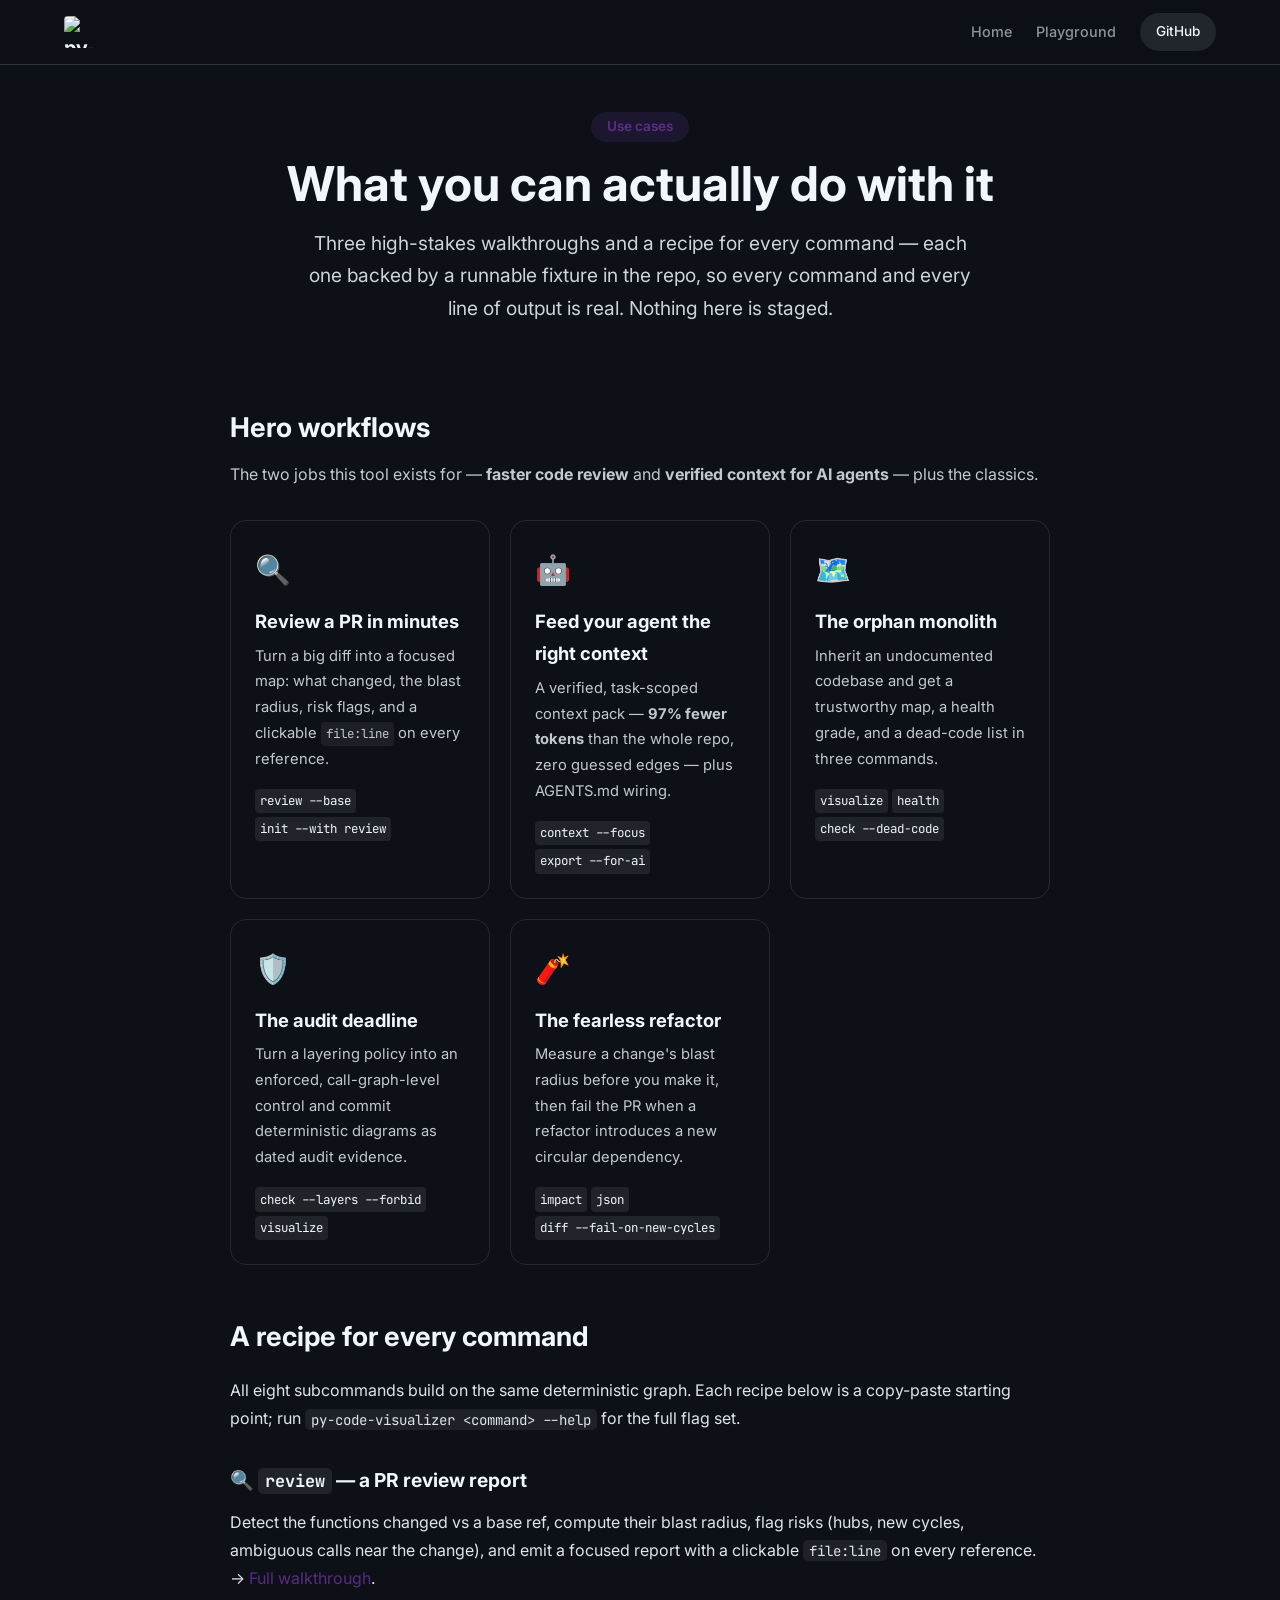
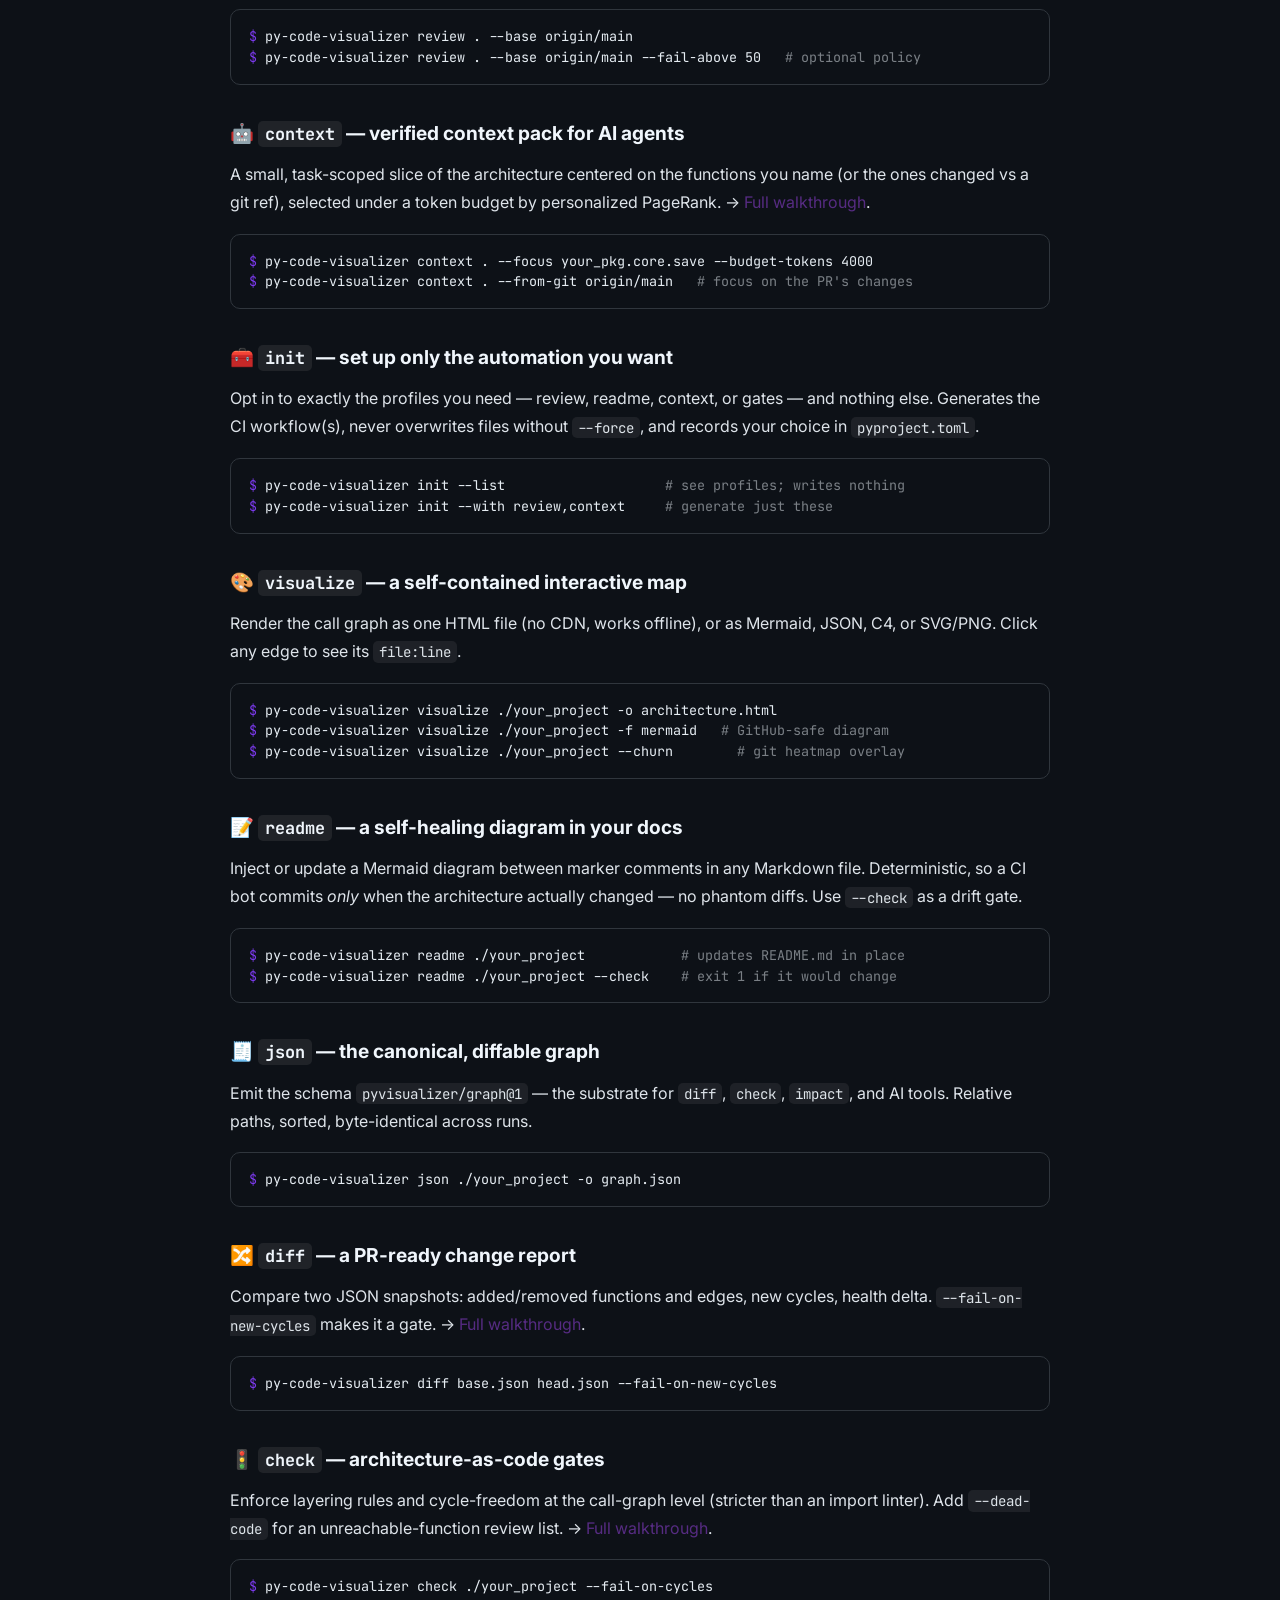
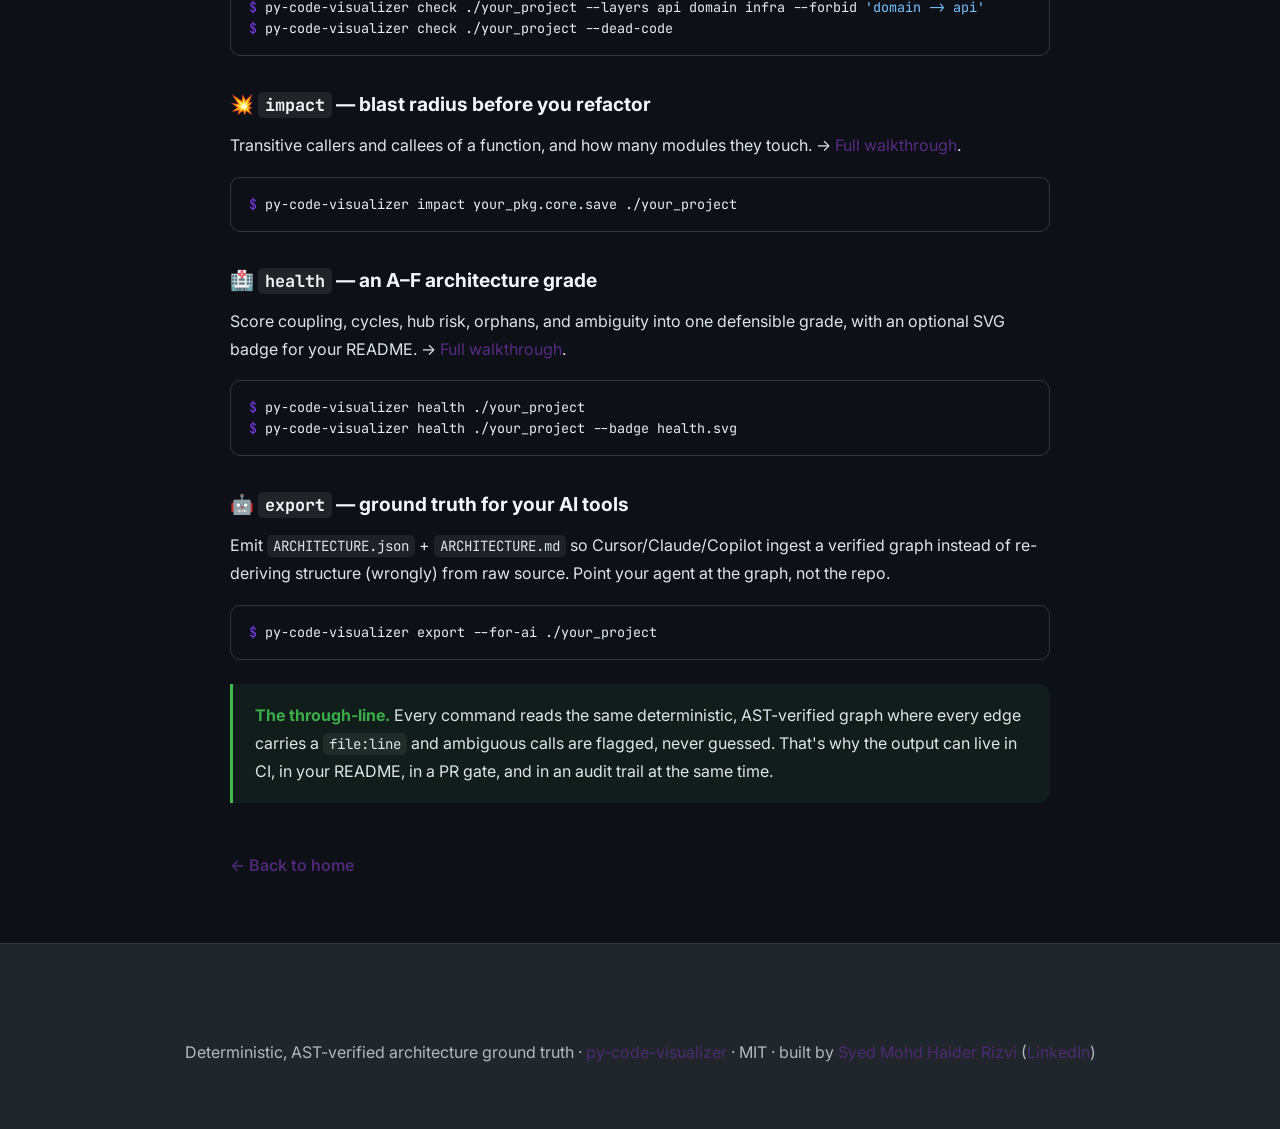
==== commit d7f0d2cd: "docs: add AI_CONTEXT.md guide and make token optimization docs consistent - New AI_CONTEXT.md: dead-" ====
--- a/docs/use-cases/index.html
+++ b/docs/use-cases/index.html
@@ -69,7 +69,7 @@
             <a class="uc-card" href="agent-context.html">
                 <div class="uc-card-icon">🤖</div>
                 <h3>Feed your agent the right context</h3>
-                <p>A verified, task-scoped context pack — ~96% fewer tokens than the whole repo, zero
+                <p>A verified, task-scoped context pack — <strong>97% fewer tokens</strong> than the whole repo, zero
                     guessed edges — plus AGENTS.md wiring.</p>
                 <div class="uc-card-cmds"><code>context --focus</code> <code>export --for-ai</code></div>
             </a>
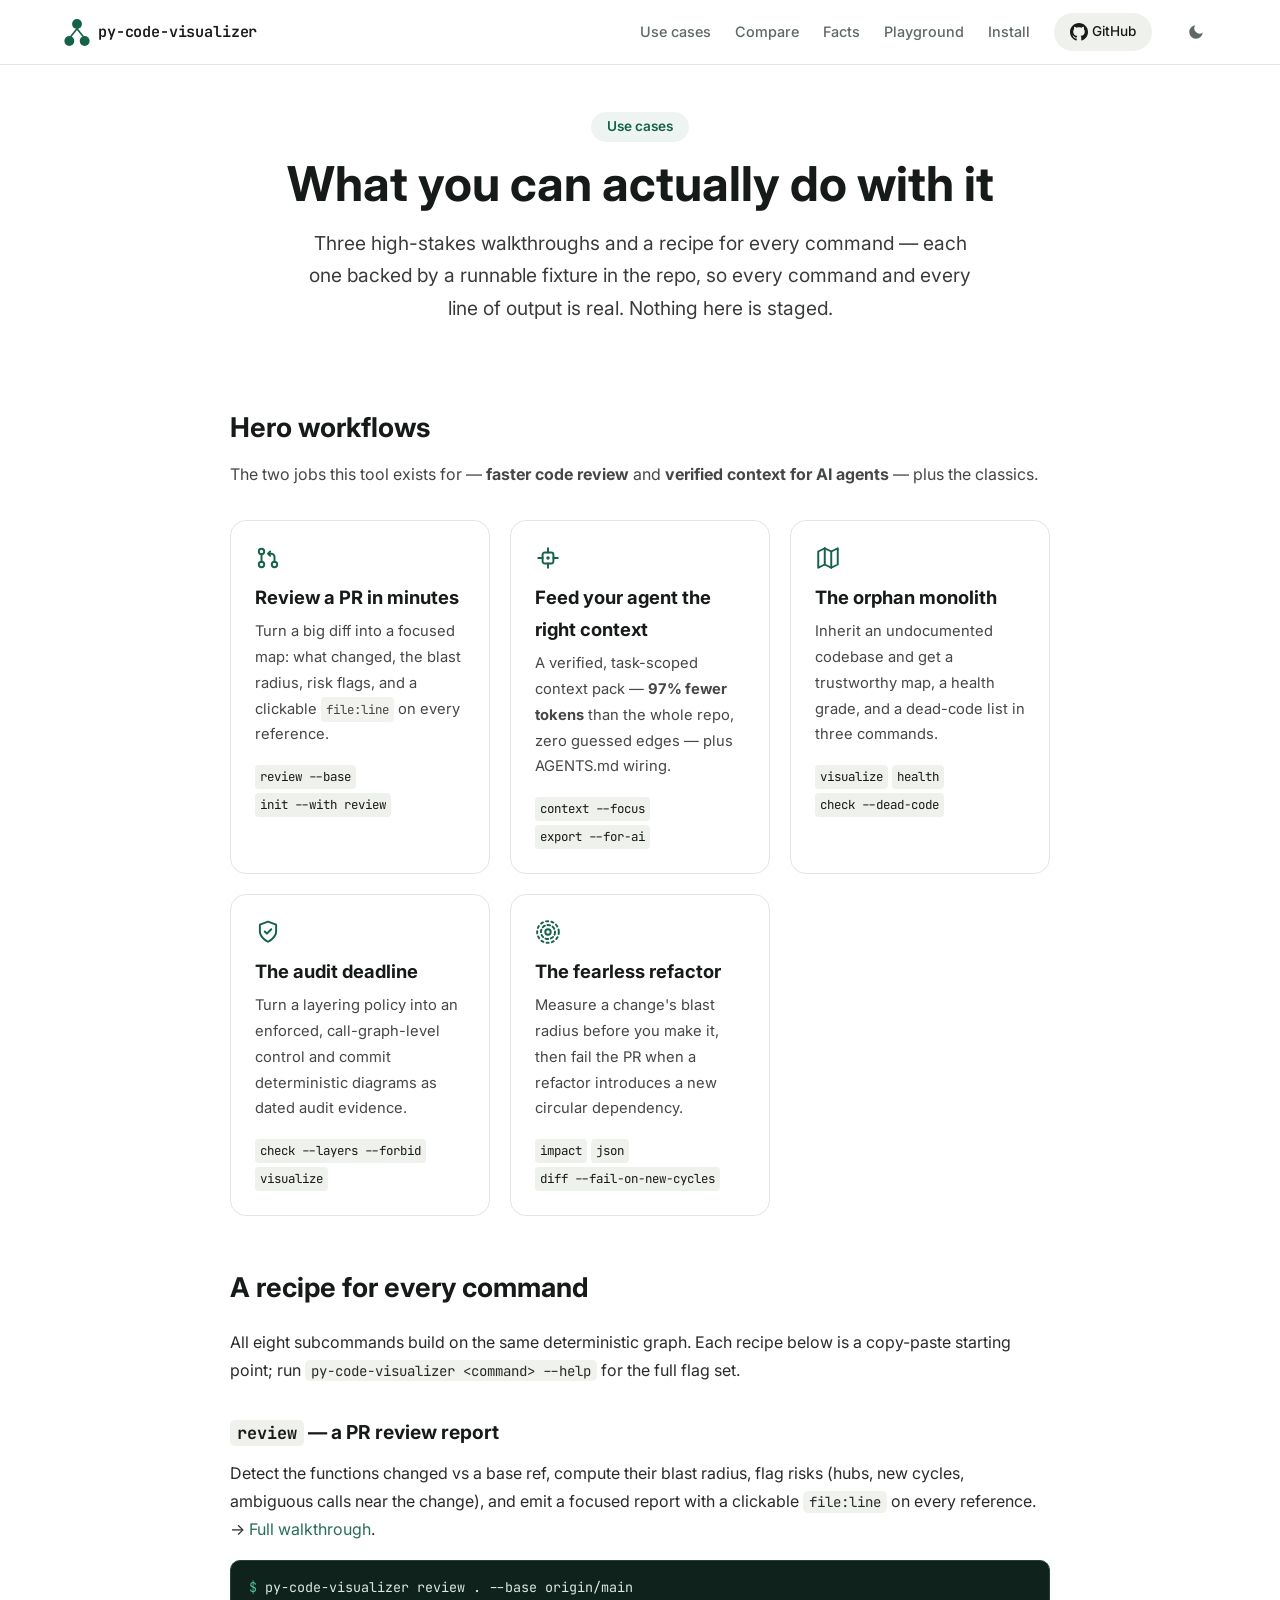
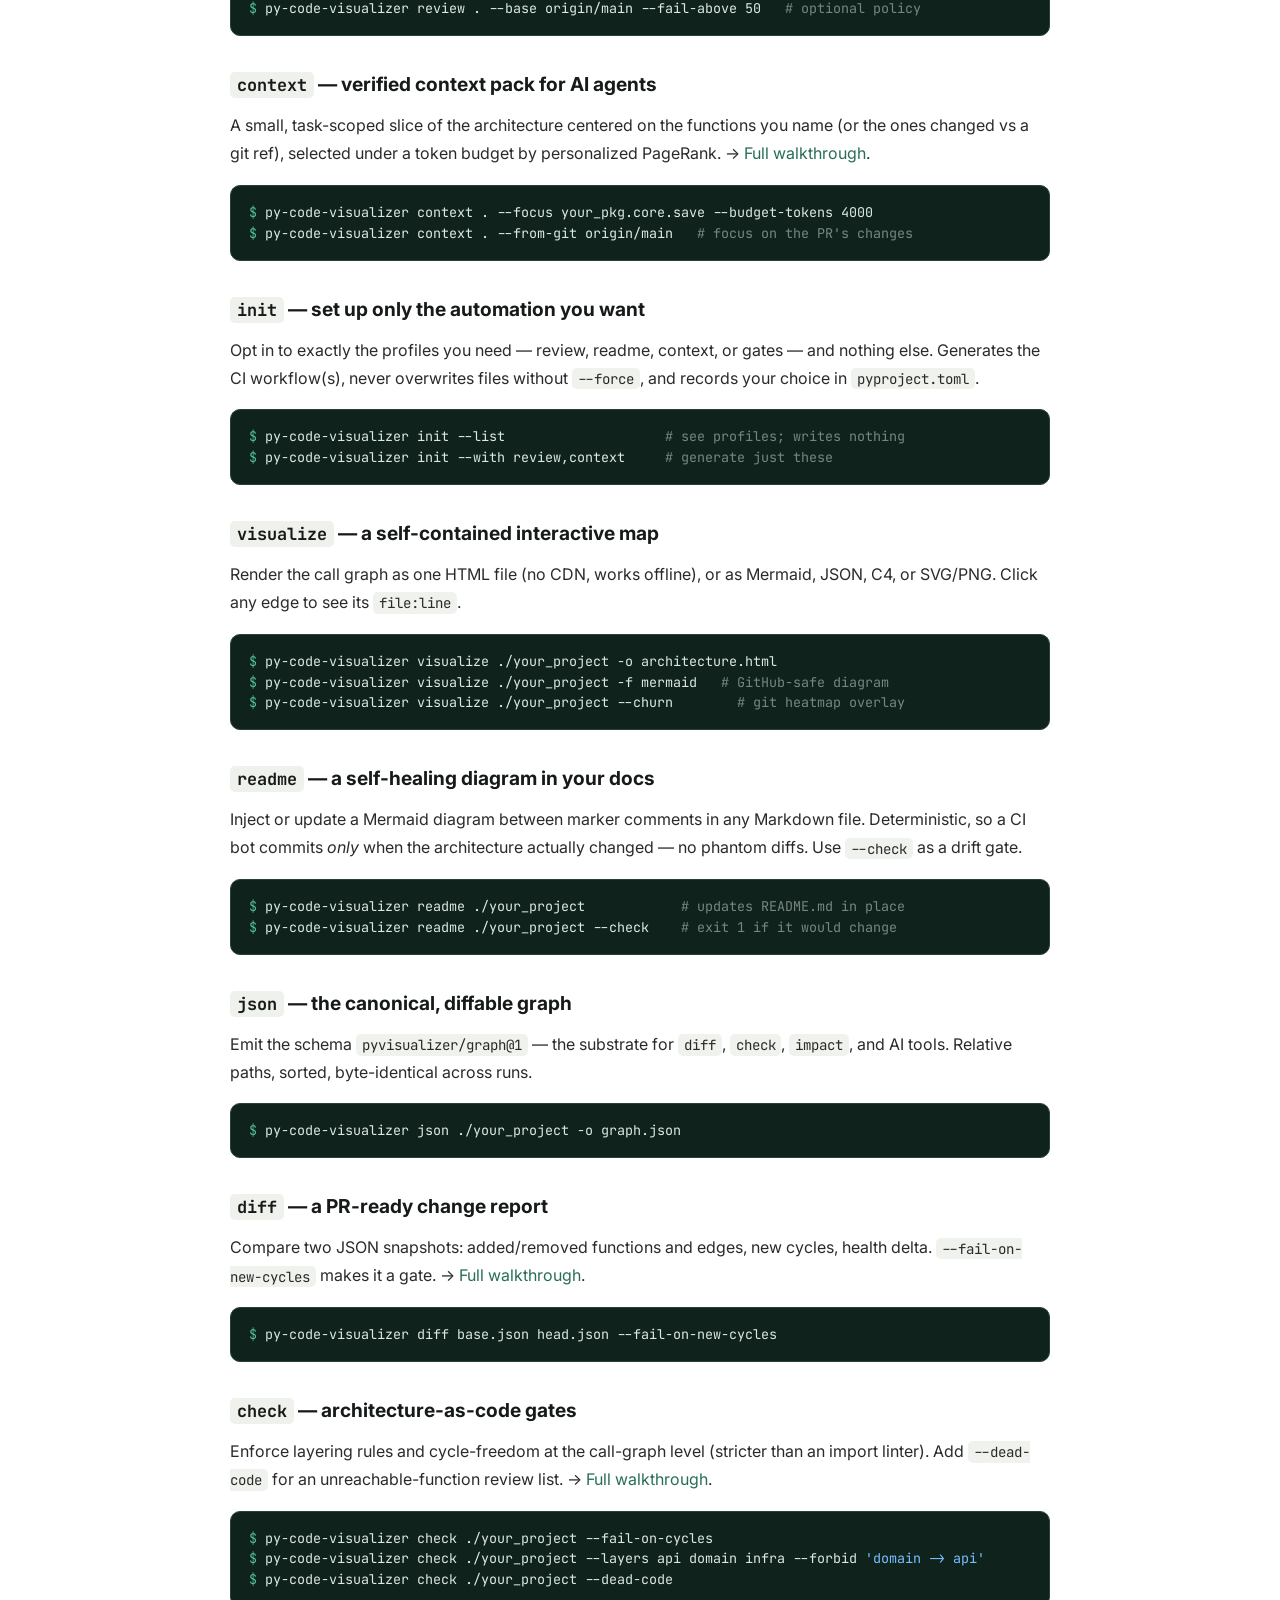
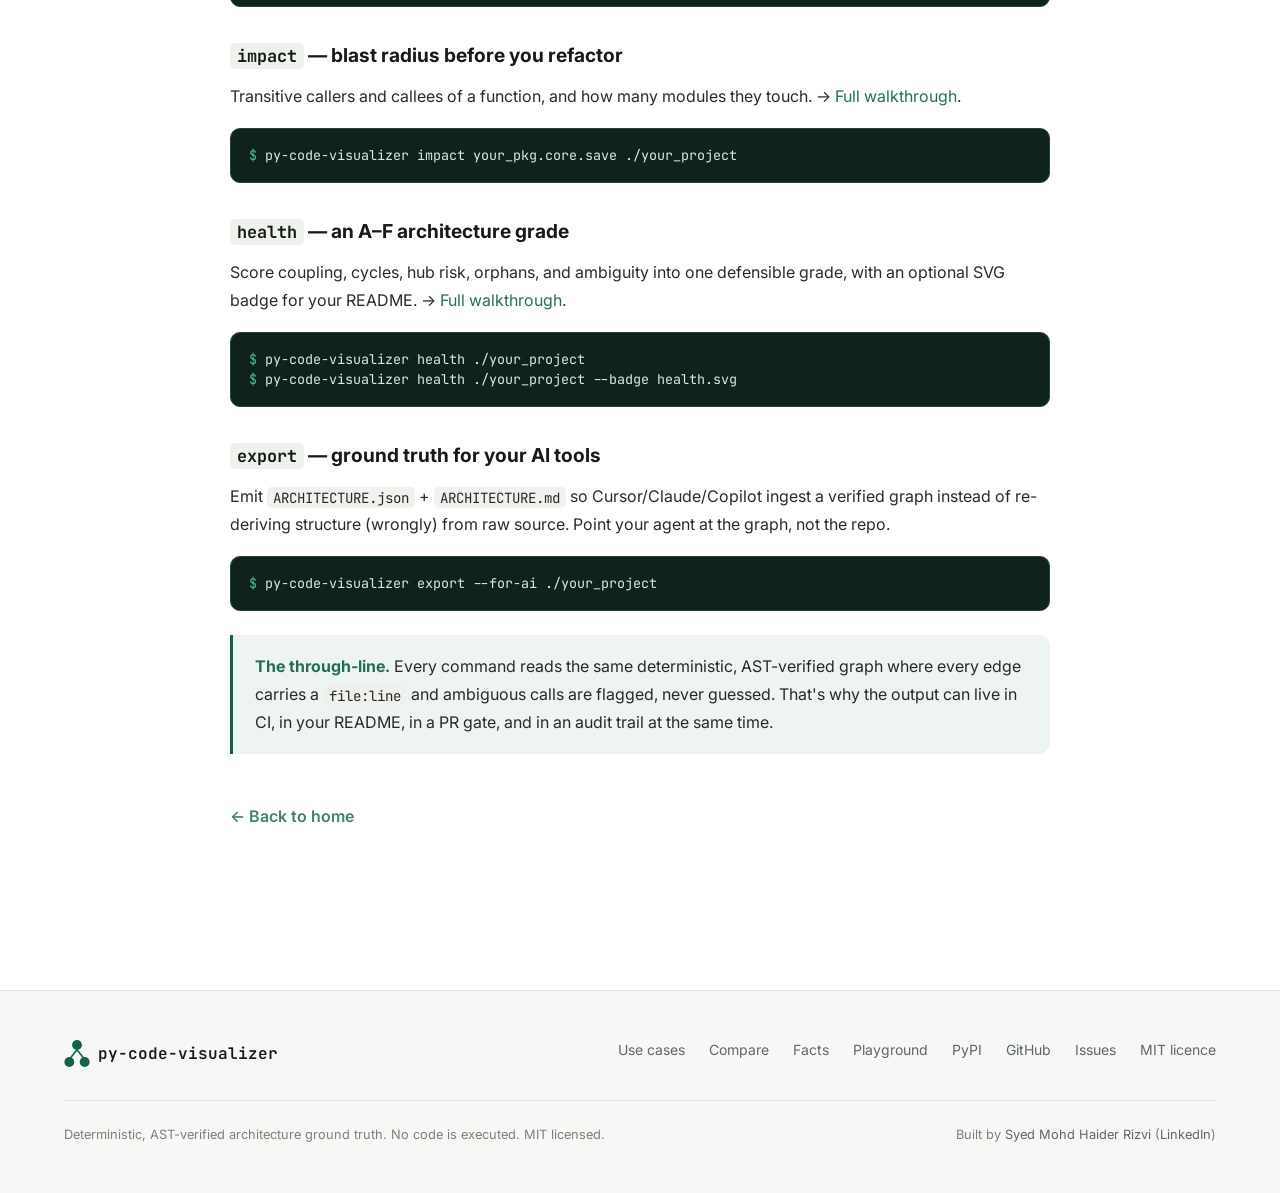
==== commit bcf4cd2b: "docs: full site redesign — green palette, unified nav/footer, SEO, and number alignment - Migrate en" ====
--- a/docs/use-cases/index.html
+++ b/docs/use-cases/index.html
@@ -1,13 +1,17 @@
 <!DOCTYPE html>
-<html lang="en" data-theme="dark">
+<html lang="en">
 <head>
+    <!-- Resolve the theme before first paint so the page never flashes the
+         wrong palette. script.js keeps the toggle in sync afterwards. -->
+    <script>(function(){try{var t=localStorage.getItem('theme');if(!t){t=window.matchMedia('(prefers-color-scheme: dark)').matches?'dark':'light';}document.documentElement.setAttribute('data-theme',t);}catch(e){}})();</script>
     <meta charset="UTF-8">
     <meta name="viewport" content="width=device-width, initial-scale=1.0">
     <title>Use cases — py-code-visualizer (real commands, real output)</title>
     <meta name="description"
         content="End-to-end use cases for py-code-visualizer: map an undocumented monolith, produce SOC 2 architecture evidence, gate a risky refactor, plus a recipe for every subcommand — each backed by a runnable fixture.">
     <link rel="canonical" href="https://haider1998.github.io/pyvisualizer/use-cases/">
-    <link rel="icon" type="image/png" href="../images/PyVizualizer_Logo.png">
+    <link rel="icon" type="image/svg+xml" href="../favicon.svg">
+    <link rel="apple-touch-icon" href="../images/og-image.png">
     <!-- Google Fonts -->
     <link rel="preconnect" href="https://fonts.googleapis.com">
     <link rel="preconnect" href="https://fonts.gstatic.com" crossorigin>
@@ -29,17 +33,44 @@
       ]
     }
     </script>
+    <!-- Open Graph / Twitter -->
+    <meta property="og:type" content="article">
+    <meta property="og:site_name" content="py-code-visualizer">
+    <meta property="og:url" content="https://haider1998.github.io/pyvisualizer/use-cases/index.html">
+    <meta property="og:title" content="Use cases — py-code-visualizer (real commands, real output)">
+    <meta property="og:description" content="End-to-end use cases for py-code-visualizer: map an undocumented monolith, produce SOC 2 architecture evidence, gate a risky refactor, plus a recipe for every subcommand — each backed by a runnable fixture.">
+    <meta property="og:image" content="https://haider1998.github.io/pyvisualizer/images/og-image.png">
+    <meta property="og:image:width" content="1200">
+    <meta property="og:image:height" content="630">
+    <meta property="og:image:alt" content="py-code-visualizer — 97% fewer tokens, zero guessed edges.">
+    <meta name="twitter:card" content="summary_large_image">
+    <meta name="twitter:title" content="Use cases — py-code-visualizer (real commands, real output)">
+    <meta name="twitter:description" content="End-to-end use cases for py-code-visualizer: map an undocumented monolith, produce SOC 2 architecture evidence, gate a risky refactor, plus a recipe for every subcommand — each backed by a runnable fixture.">
+    <meta name="twitter:image" content="https://haider1998.github.io/pyvisualizer/images/og-image.png">
 </head>
 <body>
     <nav class="nav" id="nav">
         <div class="nav-container">
-            <a href="../index.html" class="nav-logo">
-                <img src="../images/PyVizualizer_Logo.png" alt="py-code-visualizer" class="logo-img">
-            </a>
-            <ul class="nav-menu">
-                <li><a href="../index.html" class="nav-link">Home</a></li>
-                <li><a href="../playground.html" class="nav-link">Playground</a></li>
-                <li><a href="https://github.com/haider1998/PyVisualizer" class="nav-github">GitHub</a></li>
+            <a href="../index.html" class="nav-logo" aria-label="py-code-visualizer — home">
+                <svg class="brand-mark" viewBox="0 0 30 34" fill="none" aria-hidden="true"><path d="M15 12.5 8 21.5M15 12.5 22 21.5" stroke="currentColor" stroke-width="1.9" stroke-linecap="round"/><circle cx="15" cy="7" r="5.8" fill="currentColor"/><circle cx="6" cy="27" r="5.8" fill="currentColor"/><circle cx="24" cy="27" r="5.8" fill="currentColor"/></svg>
+                <span class="brand-word">py-code-visualizer</span>
+            </a>
+            <button class="nav-toggle" id="navToggle" aria-label="Toggle navigation" aria-expanded="false" aria-controls="navMenu">
+                <span></span>
+                <span></span>
+                <span></span>
+            </button>
+            <ul class="nav-menu" id="navMenu">
+                <li><a href="../use-cases/index.html">Use cases</a></li>
+                <li><a href="../compare.html">Compare</a></li>
+                <li><a href="../facts.html">Facts</a></li>
+                <li><a href="../playground.html">Playground</a></li>
+                <li><a href="../index.html#installation">Install</a></li>
+                <li><a href="https://github.com/haider1998/PyVisualizer" target="_blank" rel="noopener" class="nav-github"><svg width="18" height="18" viewBox="0 0 24 24" fill="currentColor" aria-hidden="true"><path d="M12 0c-6.626 0-12 5.373-12 12 0 5.302 3.438 9.8 8.207 11.387.599.111.793-.261.793-.577v-2.234c-3.338.726-4.033-1.416-4.033-1.416-.546-1.387-1.333-1.756-1.333-1.756-1.089-.745.083-.729.083-.729 1.205.084 1.839 1.237 1.839 1.237 1.07 1.834 2.807 1.304 3.492.997.107-.775.418-1.305.762-1.604-2.665-.305-5.467-1.334-5.467-5.931 0-1.311.469-2.381 1.236-3.221-.124-.303-.535-1.524.117-3.176 0 0 1.008-.322 3.301 1.23.957-.266 1.983-.399 3.003-.404 1.02.005 2.047.138 3.006.404 2.291-1.552 3.297-1.23 3.297-1.23.653 1.653.242 2.874.118 3.176.77.84 1.235 1.911 1.235 3.221 0 4.609-2.807 5.624-5.479 5.921.43.372.823 1.102.823 2.222v3.293c0 .319.192.694.801.576 4.765-1.589 8.199-6.086 8.199-11.386 0-6.627-5.373-12-12-12z"/></svg> GitHub</a></li>
+                <li><button class="theme-toggle" id="themeToggle" aria-label="Toggle dark mode">
+                        <svg class="sun-icon" width="18" height="18" viewBox="0 0 24 24" fill="none" stroke="currentColor" stroke-width="2" aria-hidden="true"><circle cx="12" cy="12" r="5"/><path d="M12 1v2M12 21v2M4.22 4.22l1.42 1.42M18.36 18.36l1.42 1.42M1 12h2M21 12h2M4.22 19.78l1.42-1.42M18.36 5.64l1.42-1.42"/></svg>
+                        <svg class="moon-icon" width="18" height="18" viewBox="0 0 24 24" fill="currentColor" aria-hidden="true"><path d="M21 12.79A9 9 0 1 1 11.21 3 7 7 0 0 0 21 12.79z"/></svg>
+                    </button></li>
             </ul>
         </div>
     </nav>
@@ -60,35 +91,35 @@
             review</strong> and <strong>verified context for AI agents</strong> — plus the classics.</p>
         <div class="uc-cards">
             <a class="uc-card" href="review-a-pr.html">
-                <div class="uc-card-icon">🔍</div>
+                <div class="uc-card-icon"><svg width="26" height="26" viewBox="0 0 24 24" fill="none" stroke="currentColor" stroke-width="1.8" stroke-linecap="round" stroke-linejoin="round" aria-hidden="true"><circle cx="6" cy="6" r="2.5"/><circle cx="6" cy="18" r="2.5"/><circle cx="18" cy="18" r="2.5"/><path d="M6 8.5v7"/><path d="M18 15.5V11a3 3 0 0 0-3-3h-3l2-2m-2 2 2 2"/></svg></div>
                 <h3>Review a PR in minutes</h3>
                 <p>Turn a big diff into a focused map: what changed, the blast radius, risk flags, and a
                     clickable <code>file:line</code> on every reference.</p>
                 <div class="uc-card-cmds"><code>review --base</code> <code>init --with review</code></div>
             </a>
             <a class="uc-card" href="agent-context.html">
-                <div class="uc-card-icon">🤖</div>
+                <div class="uc-card-icon"><svg width="26" height="26" viewBox="0 0 24 24" fill="none" stroke="currentColor" stroke-width="1.8" stroke-linecap="round" stroke-linejoin="round" aria-hidden="true"><rect x="7" y="7" width="10" height="10" rx="2"/><path d="M12 3v4M12 17v4M3 12h4M17 12h4"/><circle cx="12" cy="12" r="1.6" fill="currentColor" stroke="none"/></svg></div>
                 <h3>Feed your agent the right context</h3>
                 <p>A verified, task-scoped context pack — <strong>97% fewer tokens</strong> than the whole repo, zero
                     guessed edges — plus AGENTS.md wiring.</p>
                 <div class="uc-card-cmds"><code>context --focus</code> <code>export --for-ai</code></div>
             </a>
             <a class="uc-card" href="orphan-monolith.html">
-                <div class="uc-card-icon">🗺️</div>
+                <div class="uc-card-icon"><svg width="26" height="26" viewBox="0 0 24 24" fill="none" stroke="currentColor" stroke-width="1.8" stroke-linecap="round" stroke-linejoin="round" aria-hidden="true"><path d="m3 6 6-3 6 3 6-3v15l-6 3-6-3-6 3z"/><path d="M9 3v15M15 6v15"/></svg></div>
                 <h3>The orphan monolith</h3>
                 <p>Inherit an undocumented codebase and get a trustworthy map, a health grade, and a
                     dead-code list in three commands.</p>
                 <div class="uc-card-cmds"><code>visualize</code> <code>health</code> <code>check --dead-code</code></div>
             </a>
             <a class="uc-card" href="soc2-audit.html">
-                <div class="uc-card-icon">🛡️</div>
+                <div class="uc-card-icon"><svg width="26" height="26" viewBox="0 0 24 24" fill="none" stroke="currentColor" stroke-width="1.8" stroke-linecap="round" stroke-linejoin="round" aria-hidden="true"><path d="M12 21s7.5-3.75 7.5-9.375V5.25L12 2.5 4.5 5.25v6.375C4.5 17.25 12 21 12 21z"/><path d="m9 11.5 2 2 4-4"/></svg></div>
                 <h3>The audit deadline</h3>
                 <p>Turn a layering policy into an enforced, call-graph-level control and commit
                     deterministic diagrams as dated audit evidence.</p>
                 <div class="uc-card-cmds"><code>check --layers --forbid</code> <code>visualize</code></div>
             </a>
             <a class="uc-card" href="fearless-refactor.html">
-                <div class="uc-card-icon">🧨</div>
+                <div class="uc-card-icon"><svg width="26" height="26" viewBox="0 0 24 24" fill="none" stroke="currentColor" stroke-width="1.8" stroke-linecap="round" stroke-linejoin="round" aria-hidden="true"><circle cx="12" cy="12" r="2.5"/><circle cx="12" cy="12" r="6.5" stroke-dasharray="2.5 2.5"/><circle cx="12" cy="12" r="10" stroke-dasharray="2 3"/></svg></div>
                 <h3>The fearless refactor</h3>
                 <p>Measure a change's blast radius before you make it, then fail the PR when a refactor
                     introduces a new circular dependency.</p>
@@ -101,54 +132,54 @@
             copy-paste starting point; run <code>py-code-visualizer &lt;command&gt; --help</code> for
             the full flag set.</p>
 
-        <h3>🔍 <code>review</code> — a PR review report</h3>
+        <h3><code>review</code> — a PR review report</h3>
         <p>Detect the functions changed vs a base ref, compute their blast radius, flag risks (hubs,
             new cycles, ambiguous calls near the change), and emit a focused report with a clickable
             <code>file:line</code> on every reference. → <a href="review-a-pr.html">Full walkthrough</a>.</p>
         <div class="uc-cmd"><span class="p">$</span> py-code-visualizer review . --base origin/main
 <span class="p">$</span> py-code-visualizer review . --base origin/main --fail-above 50   <span style="opacity:.5"># optional policy</span></div>
 
-        <h3>🤖 <code>context</code> — verified context pack for AI agents</h3>
+        <h3><code>context</code> — verified context pack for AI agents</h3>
         <p>A small, task-scoped slice of the architecture centered on the functions you name (or the
             ones changed vs a git ref), selected under a token budget by personalized PageRank. →
             <a href="agent-context.html">Full walkthrough</a>.</p>
         <div class="uc-cmd"><span class="p">$</span> py-code-visualizer context . --focus your_pkg.core.save --budget-tokens 4000
 <span class="p">$</span> py-code-visualizer context . --from-git origin/main   <span style="opacity:.5"># focus on the PR's changes</span></div>
 
-        <h3>🧰 <code>init</code> — set up only the automation you want</h3>
+        <h3><code>init</code> — set up only the automation you want</h3>
         <p>Opt in to exactly the profiles you need — review, readme, context, or gates — and nothing
             else. Generates the CI workflow(s), never overwrites files without <code>--force</code>,
             and records your choice in <code>pyproject.toml</code>.</p>
         <div class="uc-cmd"><span class="p">$</span> py-code-visualizer init --list                    <span style="opacity:.5"># see profiles; writes nothing</span>
 <span class="p">$</span> py-code-visualizer init --with review,context     <span style="opacity:.5"># generate just these</span></div>
 
-        <h3>🎨 <code>visualize</code> — a self-contained interactive map</h3>
+        <h3><code>visualize</code> — a self-contained interactive map</h3>
         <p>Render the call graph as one HTML file (no CDN, works offline), or as Mermaid, JSON, C4, or
             SVG/PNG. Click any edge to see its <code>file:line</code>.</p>
         <div class="uc-cmd"><span class="p">$</span> py-code-visualizer visualize ./your_project -o architecture.html
 <span class="p">$</span> py-code-visualizer visualize ./your_project -f mermaid   <span style="opacity:.5"># GitHub-safe diagram</span>
 <span class="p">$</span> py-code-visualizer visualize ./your_project --churn        <span style="opacity:.5"># git heatmap overlay</span></div>
 
-        <h3>📝 <code>readme</code> — a self-healing diagram in your docs</h3>
+        <h3><code>readme</code> — a self-healing diagram in your docs</h3>
         <p>Inject or update a Mermaid diagram between marker comments in any Markdown file. Deterministic,
             so a CI bot commits <em>only</em> when the architecture actually changed — no phantom diffs.
             Use <code>--check</code> as a drift gate.</p>
         <div class="uc-cmd"><span class="p">$</span> py-code-visualizer readme ./your_project            <span style="opacity:.5"># updates README.md in place</span>
 <span class="p">$</span> py-code-visualizer readme ./your_project --check    <span style="opacity:.5"># exit 1 if it would change</span></div>
 
-        <h3>🧾 <code>json</code> — the canonical, diffable graph</h3>
+        <h3><code>json</code> — the canonical, diffable graph</h3>
         <p>Emit the schema <code>pyvisualizer/graph@1</code> — the substrate for <code>diff</code>,
             <code>check</code>, <code>impact</code>, and AI tools. Relative paths, sorted, byte-identical
             across runs.</p>
         <div class="uc-cmd"><span class="p">$</span> py-code-visualizer json ./your_project -o graph.json</div>
 
-        <h3>🔀 <code>diff</code> — a PR-ready change report</h3>
+        <h3><code>diff</code> — a PR-ready change report</h3>
         <p>Compare two JSON snapshots: added/removed functions and edges, new cycles, health delta.
             <code>--fail-on-new-cycles</code> makes it a gate. → <a href="fearless-refactor.html">Full
             walkthrough</a>.</p>
         <div class="uc-cmd"><span class="p">$</span> py-code-visualizer diff base.json head.json --fail-on-new-cycles</div>
 
-        <h3>🚦 <code>check</code> — architecture-as-code gates</h3>
+        <h3><code>check</code> — architecture-as-code gates</h3>
         <p>Enforce layering rules and cycle-freedom at the call-graph level (stricter than an import
             linter). Add <code>--dead-code</code> for an unreachable-function review list. →
             <a href="soc2-audit.html">Full walkthrough</a>.</p>
@@ -156,18 +187,18 @@
 <span class="p">$</span> py-code-visualizer check ./your_project --layers api domain infra --forbid <span style="color:#79c0ff">'domain -> api'</span>
 <span class="p">$</span> py-code-visualizer check ./your_project --dead-code</div>
 
-        <h3>💥 <code>impact</code> — blast radius before you refactor</h3>
+        <h3><code>impact</code> — blast radius before you refactor</h3>
         <p>Transitive callers and callees of a function, and how many modules they touch. →
             <a href="fearless-refactor.html">Full walkthrough</a>.</p>
         <div class="uc-cmd"><span class="p">$</span> py-code-visualizer impact your_pkg.core.save ./your_project</div>
 
-        <h3>🏥 <code>health</code> — an A–F architecture grade</h3>
+        <h3><code>health</code> — an A–F architecture grade</h3>
         <p>Score coupling, cycles, hub risk, orphans, and ambiguity into one defensible grade, with an
             optional SVG badge for your README. → <a href="orphan-monolith.html">Full walkthrough</a>.</p>
         <div class="uc-cmd"><span class="p">$</span> py-code-visualizer health ./your_project
 <span class="p">$</span> py-code-visualizer health ./your_project --badge health.svg</div>
 
-        <h3>🤖 <code>export</code> — ground truth for your AI tools</h3>
+        <h3><code>export</code> — ground truth for your AI tools</h3>
         <p>Emit <code>ARCHITECTURE.json</code> + <code>ARCHITECTURE.md</code> so Cursor/Claude/Copilot
             ingest a verified graph instead of re-deriving structure (wrongly) from raw source. Point
             your agent at the graph, not the repo.</p>
@@ -183,14 +214,29 @@
         <a href="../index.html" class="uc-nav-back">← Back to home</a>
     </main>
 
-    <footer class="footer">
+    <footer class="site-footer">
         <div class="container">
-            <p style="text-align:center;opacity:.7;padding:2rem 0">
-                Deterministic, AST-verified architecture ground truth ·
-                <a href="https://github.com/haider1998/PyVisualizer">py-code-visualizer</a> · MIT ·
-                built by <a href="https://haider1998.github.io/" target="_blank" rel="noopener">Syed Mohd Haider Rizvi</a>
-                (<a href="https://www.linkedin.com/in/s-m-h-rizvi-0a40441ab/" target="_blank" rel="noopener">LinkedIn</a>)
-            </p>
+            <div class="footer-grid">
+                <a href="../index.html" class="footer-id">
+                    <svg class="brand-mark" viewBox="0 0 30 34" fill="none" aria-hidden="true"><path d="M15 12.5 8 21.5M15 12.5 22 21.5" stroke="currentColor" stroke-width="1.9" stroke-linecap="round"/><circle cx="15" cy="7" r="5.8" fill="currentColor"/><circle cx="6" cy="27" r="5.8" fill="currentColor"/><circle cx="24" cy="27" r="5.8" fill="currentColor"/></svg>
+                    <span class="brand-word">py-code-visualizer</span>
+                </a>
+                <nav aria-label="Footer">
+                    <a href="../use-cases/index.html">Use cases</a>
+                    <a href="../compare.html">Compare</a>
+                    <a href="../facts.html">Facts</a>
+                    <a href="../playground.html">Playground</a>
+                    <a href="https://pypi.org/project/py-code-visualizer/" target="_blank" rel="noopener">PyPI</a>
+                    <a href="https://github.com/haider1998/PyVisualizer" target="_blank" rel="noopener">GitHub</a>
+                    <a href="https://github.com/haider1998/PyVisualizer/issues" target="_blank" rel="noopener">Issues</a>
+                    <a href="https://github.com/haider1998/PyVisualizer/blob/master/LICENSE" target="_blank" rel="noopener">MIT licence</a>
+                </nav>
+            </div>
+            <div class="footer-legal">
+                <span>Deterministic, AST-verified architecture ground truth. No code is executed. MIT licensed.</span>
+                <span>Built by <a href="https://haider1998.github.io/" target="_blank" rel="noopener">Syed Mohd Haider Rizvi</a>
+                    (<a href="https://www.linkedin.com/in/s-m-h-rizvi-0a40441ab/" target="_blank" rel="noopener">LinkedIn</a>)</span>
+            </div>
         </div>
     </footer>
     <script src="../script.js"></script>
--- a/docs/style.css
+++ b/docs/style.css
@@ -2,51 +2,79 @@
    PyVisualizer Website - Premium CSS Design
    ============================================ */
 
-/* CSS Custom Properties */
+/* CSS Custom Properties
+   ------------------------------------------------------------------
+   The palette is the tool's own vocabulary. Every call edge this
+   project emits is labelled resolved / inherited / ambiguous, so those
+   three confidence levels ARE the semantic colour system — verified
+   green, inherited amber, ambiguous rust. Neutrals carry a slight
+   green bias so they read as chosen rather than inherited grey.
+   ------------------------------------------------------------------ */
 :root {
-    /* Colors */
-    --primary: #5D2E8C;
-    --primary-light: #7B4BA9;
-    --primary-dark: #3D1D5C;
-    --secondary: #2962FF;
-    --secondary-light: #5C8AFF;
-    --accent: #00C853;
-    --accent-light: #4CDE80;
-    --warning: #FF6D00;
-    --danger: #E53935;
-
-    /* Neutrals */
-    --gray-50: #F8F9FA;
-    --gray-100: #F1F3F5;
-    --gray-200: #E9ECEF;
-    --gray-300: #DEE2E6;
-    --gray-400: #CED4DA;
-    --gray-500: #ADB5BD;
-    --gray-600: #6C757D;
-    --gray-700: #495057;
-    --gray-800: #343A40;
-    --gray-900: #212529;
+    /* Brand — "resolved" green */
+    --primary: #14624A;
+    --primary-light: #1C8462;
+    --primary-dark: #0C3E2F;
+    --secondary: #275E6E;
+    --secondary-light: #3B8095;
+    --accent: #14624A;
+    --accent-light: #1C8462;
+    --warning: #8A5C0A;
+    --danger: #8C3322;
+
+    /* Confidence semantics — mirrors CONFIDENCE_* in pyvisualizer/core/model.py */
+    --confidence-resolved: #14624A;
+    --confidence-inherited: #8A5C0A;
+    --confidence-ambiguous: #8C3322;
+
+    /* Neutrals — green-biased, not pure grey */
+    --gray-50: #F7F8F5;
+    --gray-100: #EFF1EC;
+    --gray-200: #E3E6DF;
+    --gray-300: #D3D8CE;
+    --gray-400: #B4BBB1;
+    --gray-500: #8B948B;
+    --gray-600: #5F6963;
+    --gray-700: #414A45;
+    --gray-800: #2A322E;
+    --gray-900: #161A18;
 
     /* Theme colors */
     --bg-primary: #FFFFFF;
-    --bg-secondary: #F8F9FA;
-    --bg-tertiary: #F1F3F5;
+    --bg-secondary: #F7F8F5;
+    --bg-tertiary: #EFF1EC;
     --bg-card: #FFFFFF;
-    --text-primary: #212529;
-    --text-secondary: #6C757D;
-    --text-muted: #ADB5BD;
-    --border-color: #E9ECEF;
-    --shadow-color: rgba(0, 0, 0, 0.08);
-    --shadow-color-strong: rgba(0, 0, 0, 0.15);
-
-    /* Aurora colors */
-    --aurora-1: rgba(93, 46, 140, 0.3);
-    --aurora-2: rgba(41, 98, 255, 0.25);
-    --aurora-3: rgba(0, 200, 83, 0.2);
+    --text-primary: #161A18;
+    --text-secondary: #5F6963;
+    --text-muted: #79837C;
+    --border-color: #E3E6DF;
+    --shadow-color: rgba(20, 40, 32, 0.07);
+    --shadow-color-strong: rgba(20, 40, 32, 0.14);
+
+    /* Tinted surfaces — theme-safe replacements for hard-coded rgba() */
+    --surface-sunken: #F7F8F5;
+    --surface-raised: #FFFFFF;
+    --rule-soft: rgba(22, 26, 24, 0.09);
+    --accent-wash: rgba(20, 98, 74, 0.07);
+
+    /* Terminal surface — identical in both themes on purpose: a terminal
+       is a terminal. Tokenised so pages stop hard-coding #0d1117. */
+    --term-bg: #10221C;
+    --term-fg: #DCE8E2;
+    --term-border: #24443A;
+    --term-prompt: #4FBF95;
+    --term-ok: #4FBF95;
+    --term-warn: #D9A441;
+    --term-bad: #E3866F;
+
+    /* Ambient wash (index hero) — single hue, low saturation */
+    --aurora-1: rgba(20, 98, 74, 0.16);
+    --aurora-2: rgba(39, 94, 110, 0.12);
+    --aurora-3: rgba(20, 98, 74, 0.08);
 
     /* Gradients */
     --gradient-primary: linear-gradient(135deg, var(--primary), var(--secondary));
-    --gradient-hero: linear-gradient(135deg, #5D2E8C 0%, #2962FF 50%, #00C853 100%);
+    --gradient-hero: linear-gradient(120deg, #14624A 0%, #275E6E 100%);
 
     /* Typography */
     --font-sans: 'Inter', -apple-system, BlinkMacSystemFont, 'Segoe UI', Roboto, sans-serif;
@@ -82,22 +110,45 @@
     --z-tooltip: 400;
 }
 
-/* Dark mode */
+/* Dark mode — the green lightens so it keeps working on a dark ground.
+   Every token defined in :root that carries colour is redefined here;
+   components must reference tokens only, never a literal. */
 [data-theme="dark"] {
-    --bg-primary: #0D1117;
-    --bg-secondary: #161B22;
-    --bg-tertiary: #21262D;
-    --bg-card: #161B22;
-    --text-primary: #F0F6FC;
-    --text-secondary: #8B949E;
-    --text-muted: #6E7681;
-    --border-color: #30363D;
-    --shadow-color: rgba(0, 0, 0, 0.3);
-    --shadow-color-strong: rgba(0, 0, 0, 0.5);
-
-    --aurora-1: rgba(93, 46, 140, 0.4);
-    --aurora-2: rgba(41, 98, 255, 0.35);
-    --aurora-3: rgba(0, 200, 83, 0.3);
+    --primary: #4FBF95;
+    --primary-light: #6FD3AE;
+    --primary-dark: #2E9873;
+    --secondary: #6FB3C7;
+    --secondary-light: #8FC9D9;
+    --accent: #4FBF95;
+    --accent-light: #6FD3AE;
+    --warning: #D9A441;
+    --danger: #E3866F;
+
+    --confidence-resolved: #4FBF95;
+    --confidence-inherited: #D9A441;
+    --confidence-ambiguous: #E3866F;
+
+    --bg-primary: #0C110F;
+    --bg-secondary: #121815;
+    --bg-tertiary: #1A211D;
+    --bg-card: #121815;
+    --text-primary: #E9EFEB;
+    --text-secondary: #9AA69F;
+    --text-muted: #7C8880;
+    --border-color: #263029;
+    --shadow-color: rgba(0, 0, 0, 0.36);
+    --shadow-color-strong: rgba(0, 0, 0, 0.55);
+
+    --surface-sunken: #121815;
+    --surface-raised: #1A211D;
+    --rule-soft: rgba(233, 239, 235, 0.11);
+    --accent-wash: rgba(79, 191, 149, 0.10);
+
+    --aurora-1: rgba(79, 191, 149, 0.20);
+    --aurora-2: rgba(111, 179, 199, 0.14);
+    --aurora-3: rgba(79, 191, 149, 0.10);
+
+    --gradient-hero: linear-gradient(120deg, #4FBF95 0%, #6FB3C7 100%);
 }
 
 /* ============================================
@@ -181,7 +232,7 @@
     left: 0;
     right: 0;
     z-index: var(--z-sticky);
-    background: rgba(255, 255, 255, 0.8);
+    background: rgba(255, 255, 255, 0.82);
     backdrop-filter: blur(12px);
     -webkit-backdrop-filter: blur(12px);
     border-bottom: 1px solid var(--border-color);
@@ -189,7 +240,7 @@
 }
 
 [data-theme="dark"] .nav {
-    background: rgba(13, 17, 23, 0.8);
+    background: rgba(12, 17, 15, 0.82);
 }
 
 .nav-container {
@@ -313,7 +364,7 @@
         bottom: 0;
         height: calc(100vh - 64px);
         display: flex !important;
-        background: #f8f9fa;
+        background: #F7F8F5;
         /* Solid light mode background */
         flex-direction: column;
         padding: var(--space-xl);
@@ -327,7 +378,7 @@
     }
 
     [data-theme="dark"] .nav-menu {
-        background: #0f0f10;
+        background: #0C110F;
         /* Solid dark mode background */
         box-shadow: -10px 0 30px rgba(0, 0, 0, 0.3);
     }
@@ -555,12 +606,12 @@
 .btn-primary {
     background: var(--gradient-primary);
     color: white;
-    box-shadow: 0 4px 14px rgba(93, 46, 140, 0.3);
+    box-shadow: 0 4px 14px var(--shadow-color-strong);
 }
 
 .btn-primary:hover {
     transform: translateY(-2px);
-    box-shadow: 0 6px 20px rgba(93, 46, 140, 0.4);
+    box-shadow: 0 6px 20px var(--shadow-color-strong);
     color: white;
 }
 
@@ -681,7 +732,7 @@
 .section-badge {
     display: inline-block;
     padding: var(--space-xs) var(--space-md);
-    background: rgba(93, 46, 140, 0.1);
+    background: var(--accent-wash);
     color: var(--primary);
     font-size: 0.85rem;
     font-weight: 600;
@@ -690,7 +741,7 @@
 }
 
 [data-theme="dark"] .section-badge {
-    background: rgba(93, 46, 140, 0.2);
+    background: var(--accent-wash);
 }
 
 .section-title {
@@ -739,14 +790,14 @@
     justify-content: center;
     width: 56px;
     height: 56px;
-    background: rgba(93, 46, 140, 0.1);
+    background: var(--accent-wash);
     border-radius: var(--radius-lg);
     margin-bottom: var(--space-lg);
     color: var(--icon-color, var(--primary));
 }
 
 [data-theme="dark"] .feature-icon {
-    background: rgba(93, 46, 140, 0.2);
+    background: var(--accent-wash);
 }
 
 .feature-card h3 {
@@ -968,7 +1019,7 @@
     font-weight: 800;
     font-size: 1.25rem;
     border-radius: var(--radius-lg);
-    box-shadow: 0 4px 14px rgba(93, 46, 140, 0.3);
+    box-shadow: 0 4px 14px var(--shadow-color-strong);
 }
 
 .step-content {
@@ -1129,14 +1180,14 @@
 .comparison-callout {
     display: flex;
     gap: var(--space-lg);
-    background: rgba(93, 46, 140, 0.05);
-    border: 1px solid rgba(93, 46, 140, 0.2);
+    background: var(--accent-wash);
+    border: 1px solid var(--border-color);
     border-radius: var(--radius-xl);
     padding: var(--space-xl);
 }
 
 [data-theme="dark"] .comparison-callout {
-    background: rgba(93, 46, 140, 0.1);
+    background: var(--accent-wash);
 }
 
 .callout-icon {
@@ -1616,4 +1667,185 @@
         padding: var(--space-sm) var(--space-md);
         font-size: 0.875rem;
     }
-}+}
+/* ============================================
+   Brand mark
+   The nav/footer logo is inline SVG using currentColor so it inverts
+   with the theme. The 5.5 MB PNG is no longer loaded on any page.
+   ============================================ */
+.brand-mark {
+    width: 26px;
+    height: 29px;
+    flex: 0 0 auto;
+    color: var(--primary);
+    display: block;
+}
+
+.nav-logo {
+    text-decoration: none;
+}
+
+.nav-logo .brand-word {
+    font-family: var(--font-mono);
+    font-size: 0.95rem;
+    font-weight: 600;
+    letter-spacing: -0.01em;
+    color: var(--text-primary);
+    white-space: nowrap;
+}
+
+@media (max-width: 420px) {
+    .nav-logo .brand-word {
+        font-size: 0.82rem;
+    }
+}
+
+/* ============================================
+   Shared utilities
+   These exist so pages stop reaching for inline rgba() literals that
+   only work in one theme. Anything a content page needs should be a
+   token or a class here.
+   ============================================ */
+
+/* Wide content must scroll inside itself — the page body never does. */
+.scroll-x {
+    overflow-x: auto;
+    -webkit-overflow-scrolling: touch;
+    margin: var(--space-md) 0;
+}
+
+.data-table {
+    width: 100%;
+    min-width: 520px;
+    border-collapse: collapse;
+    font-size: 0.85rem;
+    font-variant-numeric: tabular-nums;
+}
+
+.data-table th {
+    text-align: right;
+    padding: 0.5rem 0.6rem;
+    font-weight: 500;
+    color: var(--text-secondary);
+    border-bottom: 1px solid var(--border-color);
+    white-space: nowrap;
+}
+
+.data-table td {
+    text-align: right;
+    padding: 0.55rem 0.6rem;
+    border-bottom: 1px solid var(--rule-soft);
+    color: var(--text-secondary);
+}
+
+.data-table th:first-child,
+.data-table td:first-child {
+    text-align: left;
+    color: var(--text-primary);
+}
+
+.data-table tbody tr:last-child td {
+    border-bottom: 0;
+}
+
+/* The row that represents pyvisualizer's own result. */
+.data-table tr.is-ours td {
+    font-weight: 600;
+    color: var(--primary);
+    background: var(--accent-wash);
+}
+
+.data-table tr.is-ours td:first-child {
+    color: var(--text-primary);
+}
+
+/* Confidence chips — the product's own taxonomy, used as a legend. */
+.conf {
+    font-family: var(--font-mono);
+    font-size: 0.72rem;
+    font-weight: 600;
+    letter-spacing: 0.04em;
+    text-transform: uppercase;
+    padding: 0.15em 0.5em;
+    border-radius: var(--radius-sm);
+    border: 1px solid currentColor;
+    white-space: nowrap;
+}
+
+.conf-resolved {
+    color: var(--confidence-resolved);
+}
+
+.conf-inherited {
+    color: var(--confidence-inherited);
+}
+
+.conf-ambiguous {
+    color: var(--confidence-ambiguous);
+}
+
+.footnote {
+    font-size: 0.78rem;
+    line-height: 1.6;
+    color: var(--text-secondary);
+    margin: var(--space-md) 0 0;
+}
+
+/* Site footer — one pattern across every page. */
+.site-footer {
+    border-top: 1px solid var(--border-color);
+    background: var(--bg-secondary);
+    padding: var(--space-2xl) 0;
+    margin-top: var(--space-4xl);
+}
+
+.site-footer .footer-grid {
+    display: flex;
+    flex-wrap: wrap;
+    gap: var(--space-xl);
+    align-items: flex-start;
+    justify-content: space-between;
+}
+
+.site-footer .footer-id {
+    display: flex;
+    align-items: center;
+    gap: var(--space-sm);
+}
+
+.site-footer .footer-id .brand-word {
+    font-family: var(--font-mono);
+    font-weight: 600;
+    color: var(--text-primary);
+}
+
+.site-footer nav {
+    display: flex;
+    flex-wrap: wrap;
+    gap: var(--space-lg);
+}
+
+.site-footer nav a {
+    font-size: 0.875rem;
+    color: var(--text-secondary);
+}
+
+.site-footer nav a:hover {
+    color: var(--primary);
+}
+
+.site-footer .footer-legal {
+    margin-top: var(--space-xl);
+    padding-top: var(--space-lg);
+    border-top: 1px solid var(--rule-soft);
+    font-size: 0.8rem;
+    color: var(--text-muted);
+    display: flex;
+    flex-wrap: wrap;
+    gap: var(--space-sm) var(--space-md);
+    justify-content: space-between;
+}
+
+.site-footer .footer-legal a {
+    color: var(--text-secondary);
+}
--- a/docs/use-cases/_uc.css
+++ b/docs/use-cases/_uc.css
@@ -30,8 +30,8 @@
     font-size: .8rem;
     padding: .35rem .7rem;
     border-radius: 999px;
-    border: 1px solid rgba(128,128,128,.28);
-    background: rgba(124,58,237,.06);
+    border: 1px solid var(--border-color);
+    background: var(--accent-wash);
 }
 .uc-body {
     max-width: 820px;
@@ -52,15 +52,15 @@
     font-size: .88em;
     padding: .12em .42em;
     border-radius: 5px;
-    background: rgba(128,128,128,.16);
+    background: var(--bg-tertiary);
 }
 
 .uc-step {
-    border: 1px solid rgba(128,128,128,.2);
+    border: 1px solid var(--border-color);
     border-radius: 14px;
     padding: 1.4rem 1.6rem;
     margin: 1.5rem 0;
-    background: rgba(128,128,128,.04);
+    background: var(--surface-sunken);
 }
 .uc-step .step-num {
     display: inline-flex;
@@ -68,7 +68,7 @@
     justify-content: center;
     width: 1.9rem; height: 1.9rem;
     border-radius: 50%;
-    background: var(--primary, #7c3aed);
+    background: var(--primary);
     color: #fff; font-weight: 700; font-size: .95rem;
     margin-right: .6rem;
 }
@@ -85,19 +85,19 @@
     white-space: pre;
 }
 .uc-cmd {
-    background: #0d1117;
-    color: #e6edf3;
-    border: 1px solid #30363d;
-}
-.uc-cmd .p { color: #7c3aed; }
+    background: var(--term-bg);
+    color: var(--term-fg);
+    border: 1px solid var(--term-border);
+}
+.uc-cmd .p { color: var(--term-prompt); }
 .uc-out {
-    background: rgba(128,128,128,.08);
-    border: 1px solid rgba(128,128,128,.22);
+    background: var(--surface-sunken);
+    border: 1px solid var(--border-color);
     color: inherit;
 }
-.uc-out .ok { color: #3fb950; font-weight: 600; }
-.uc-out .bad { color: #f85149; font-weight: 600; }
-.uc-out .warn { color: #d29922; font-weight: 600; }
+.uc-out .ok { color: var(--confidence-resolved); font-weight: 600; }
+.uc-out .bad { color: var(--confidence-ambiguous); font-weight: 600; }
+.uc-out .warn { color: var(--confidence-inherited); font-weight: 600; }
 .uc-label {
     font-size: .72rem;
     text-transform: uppercase;
@@ -107,17 +107,17 @@
     font-weight: 700;
 }
 .uc-benefit {
-    border-left: 3px solid #3fb950;
-    background: rgba(63,185,80,.07);
+    border-left: 3px solid var(--primary);
+    background: var(--accent-wash);
     padding: 1.1rem 1.4rem;
     border-radius: 0 12px 12px 0;
     margin: 1.5rem 0;
 }
-.uc-benefit strong { color: #3fb950; }
+.uc-benefit strong { color: var(--primary); }
 .uc-note {
     font-size: .85rem;
     opacity: .7;
-    border-top: 1px dashed rgba(128,128,128,.3);
+    border-top: 1px dashed var(--border-color);
     padding-top: 1rem;
     margin-top: 2.5rem;
 }
@@ -134,7 +134,7 @@
     margin: 2rem 0;
 }
 .uc-card {
-    border: 1px solid rgba(128,128,128,.22);
+    border: 1px solid var(--border-color);
     border-radius: 16px;
     padding: 1.5rem;
     text-decoration: none;
@@ -142,8 +142,8 @@
     display: block;
     transition: transform .15s ease, border-color .15s ease;
 }
-.uc-card:hover { transform: translateY(-3px); border-color: var(--primary, #7c3aed); }
-.uc-card .uc-card-icon { font-size: 1.8rem; }
+.uc-card:hover { transform: translateY(-3px); border-color: var(--primary); }
+.uc-card .uc-card-icon { color: var(--primary); margin-bottom: .2rem; }
 .uc-card h3 { margin: .6rem 0 .4rem; font-size: 1.15rem; }
 .uc-card p { font-size: .92rem; opacity: .8; margin: 0; }
 .uc-card .uc-card-cmds { margin-top: .8rem; }
@@ -153,7 +153,7 @@
     font-size: .78rem;
     padding: .1em .4em;
     border-radius: 4px;
-    background: rgba(128,128,128,.16);
+    background: var(--bg-tertiary);
 }
 .uc-proof-grid {
     display: grid;
@@ -162,7 +162,7 @@
     margin: 1.5rem 0;
 }
 .uc-proof {
-    border: 1px solid rgba(128,128,128,.22);
+    border: 1px solid var(--border-color);
     border-radius: 14px;
     padding: 1.2rem 1rem;
     text-align: center;
@@ -171,6 +171,82 @@
     font-size: 1.8rem;
     font-weight: 800;
     font-family: 'JetBrains Mono', monospace;
-    color: var(--primary, #7c3aed);
+    color: var(--primary);
 }
 .uc-proof .lbl { font-size: .8rem; opacity: .75; margin-top: .3rem; }
+
+
+/* ---- Added with the design-system pass -------------------------------- */
+
+/* Screen-reader-only: table captions that shouldn't render visually. */
+.sr-only {
+    position: absolute;
+    width: 1px;
+    height: 1px;
+    padding: 0;
+    margin: -1px;
+    overflow: hidden;
+    clip: rect(0 0 0 0);
+    white-space: nowrap;
+    border: 0;
+}
+
+.uc-callout {
+    border: 1px solid var(--border-color);
+    border-left: 3px solid var(--primary);
+    border-radius: 0 10px 10px 0;
+    background: var(--surface-sunken);
+    padding: 0.9rem 1.25rem;
+    margin-bottom: 1.5rem;
+    font-size: 0.9rem;
+    line-height: 1.6;
+}
+
+.uc-callout code {
+    font-size: 0.85em;
+}
+
+/* The measured-results panel leads the page, so it reads as a card. */
+.uc-result {
+    border: 1px solid var(--border-color);
+    border-radius: 12px;
+    padding: 1.5rem 2rem;
+    margin-bottom: 2rem;
+    background: var(--bg-card);
+}
+
+.uc-sub {
+    margin-top: 0.5rem;
+    color: var(--text-secondary);
+    font-size: 0.92rem;
+}
+
+.uc-methodology {
+    margin-top: 2rem;
+    font-size: 0.82rem;
+    color: var(--text-secondary);
+    border-top: 1px solid var(--border-color);
+    padding-top: 1.25rem;
+}
+
+.uc-methodology summary {
+    cursor: pointer;
+    font-weight: 600;
+    color: var(--text-primary);
+}
+
+.uc-methodology p {
+    margin: 0.75rem 0 0;
+}
+
+@media (max-width: 640px) {
+    .uc-result {
+        padding: 1.25rem 1rem;
+    }
+    .uc-step {
+        padding: 1.2rem 1rem;
+    }
+    .uc-body h2 {
+        font-size: 1.4rem;
+    }
+}
